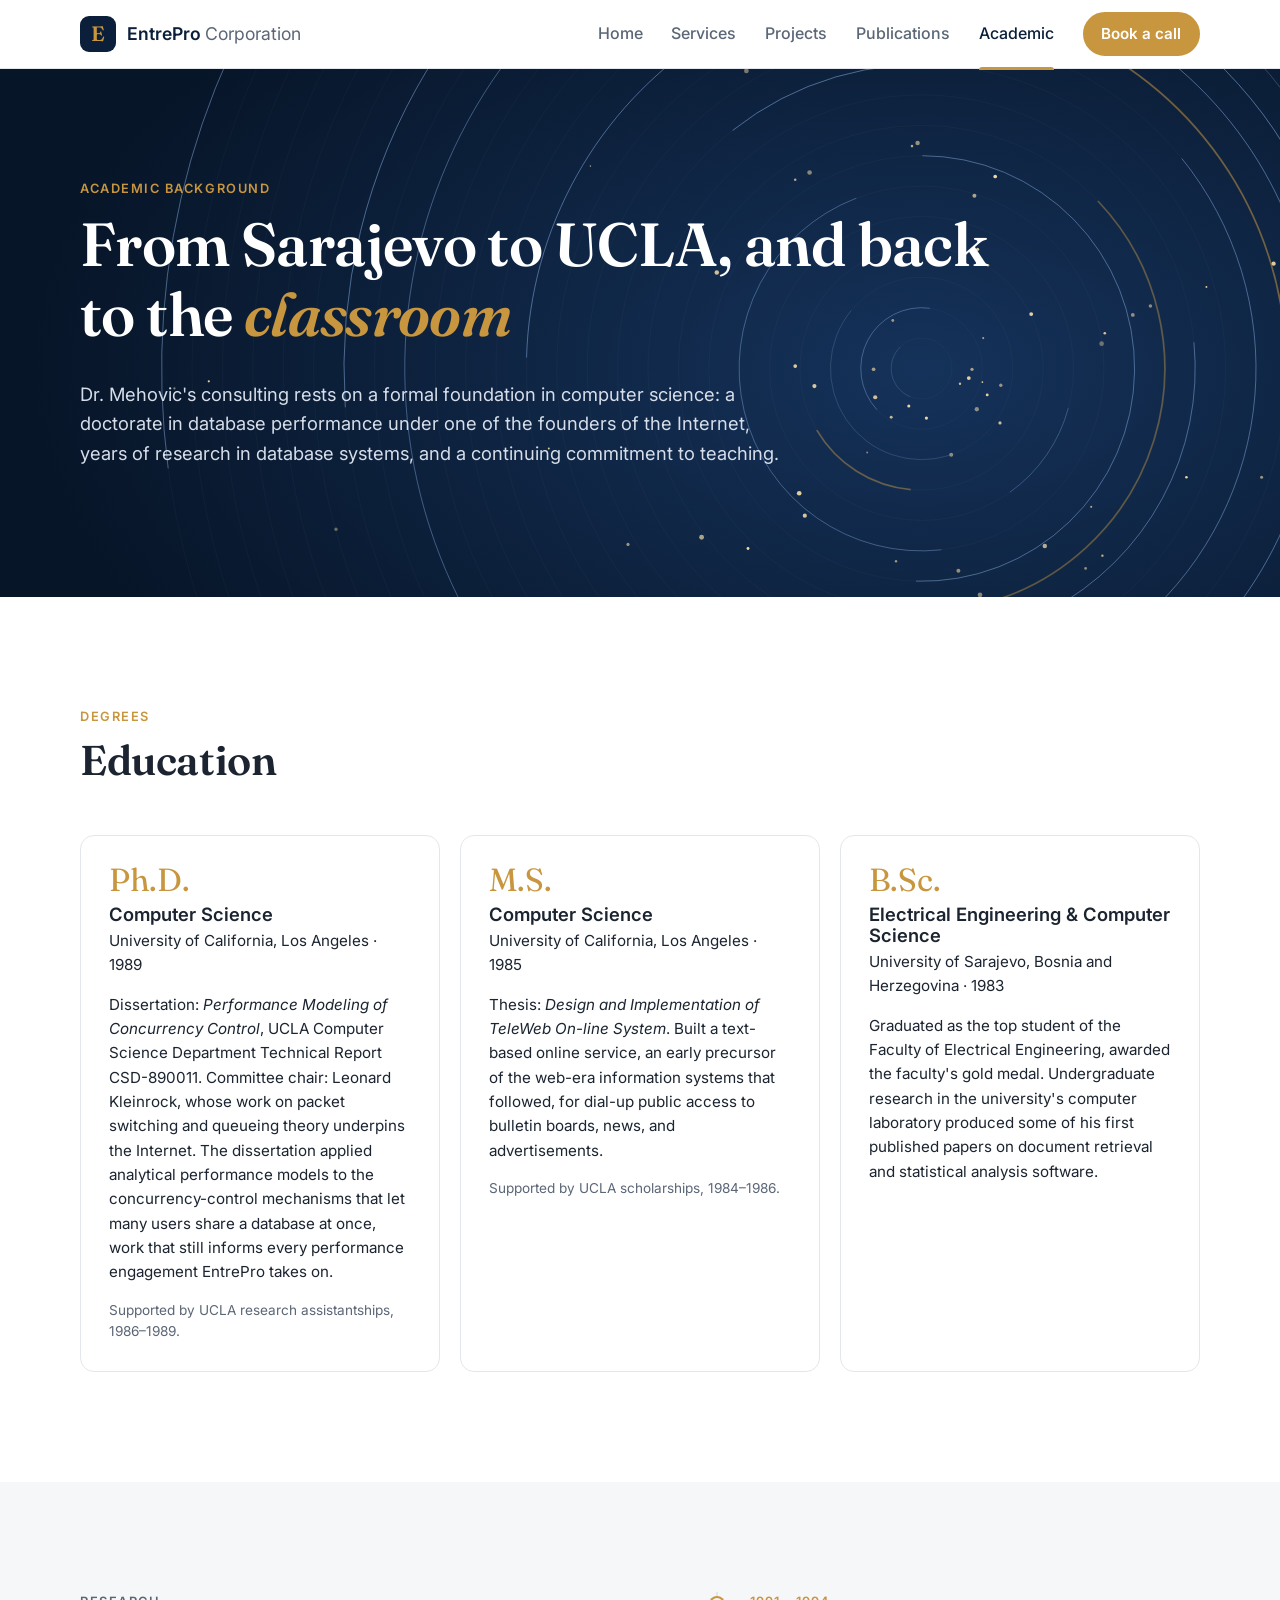
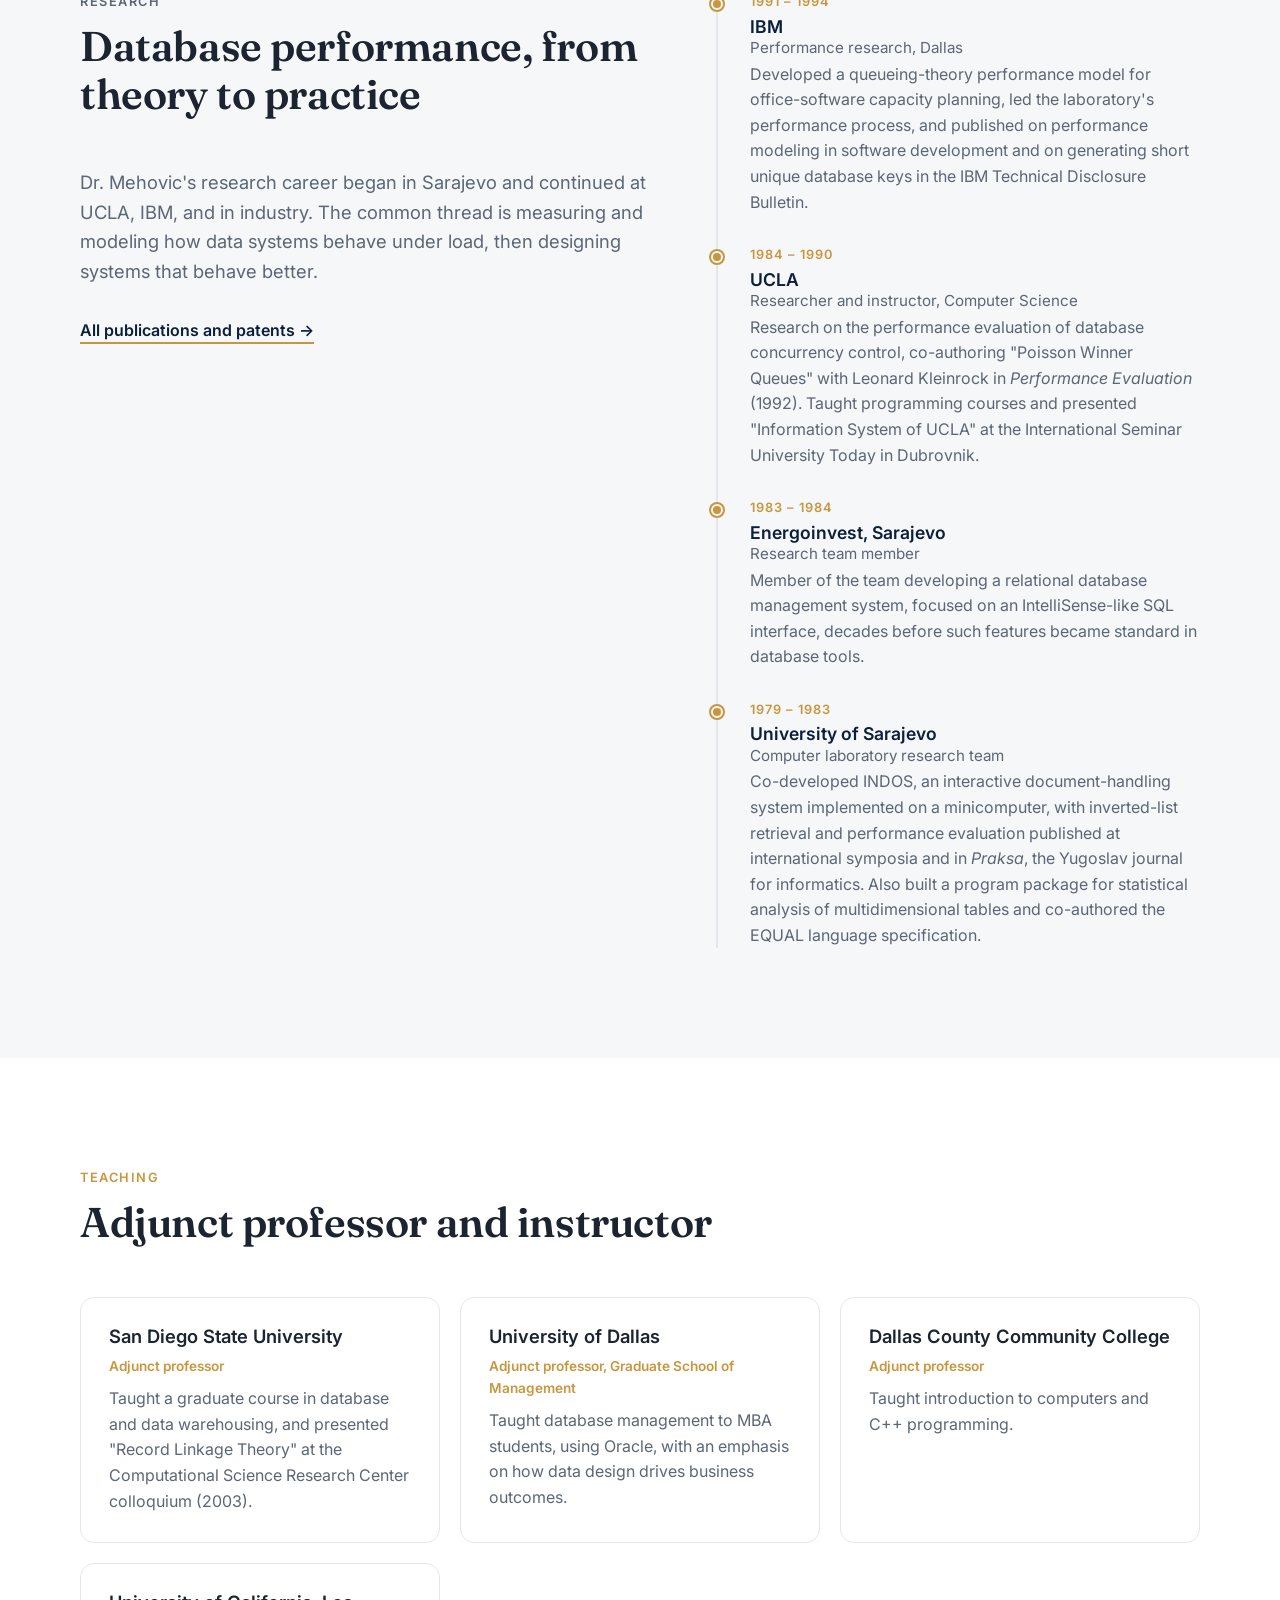
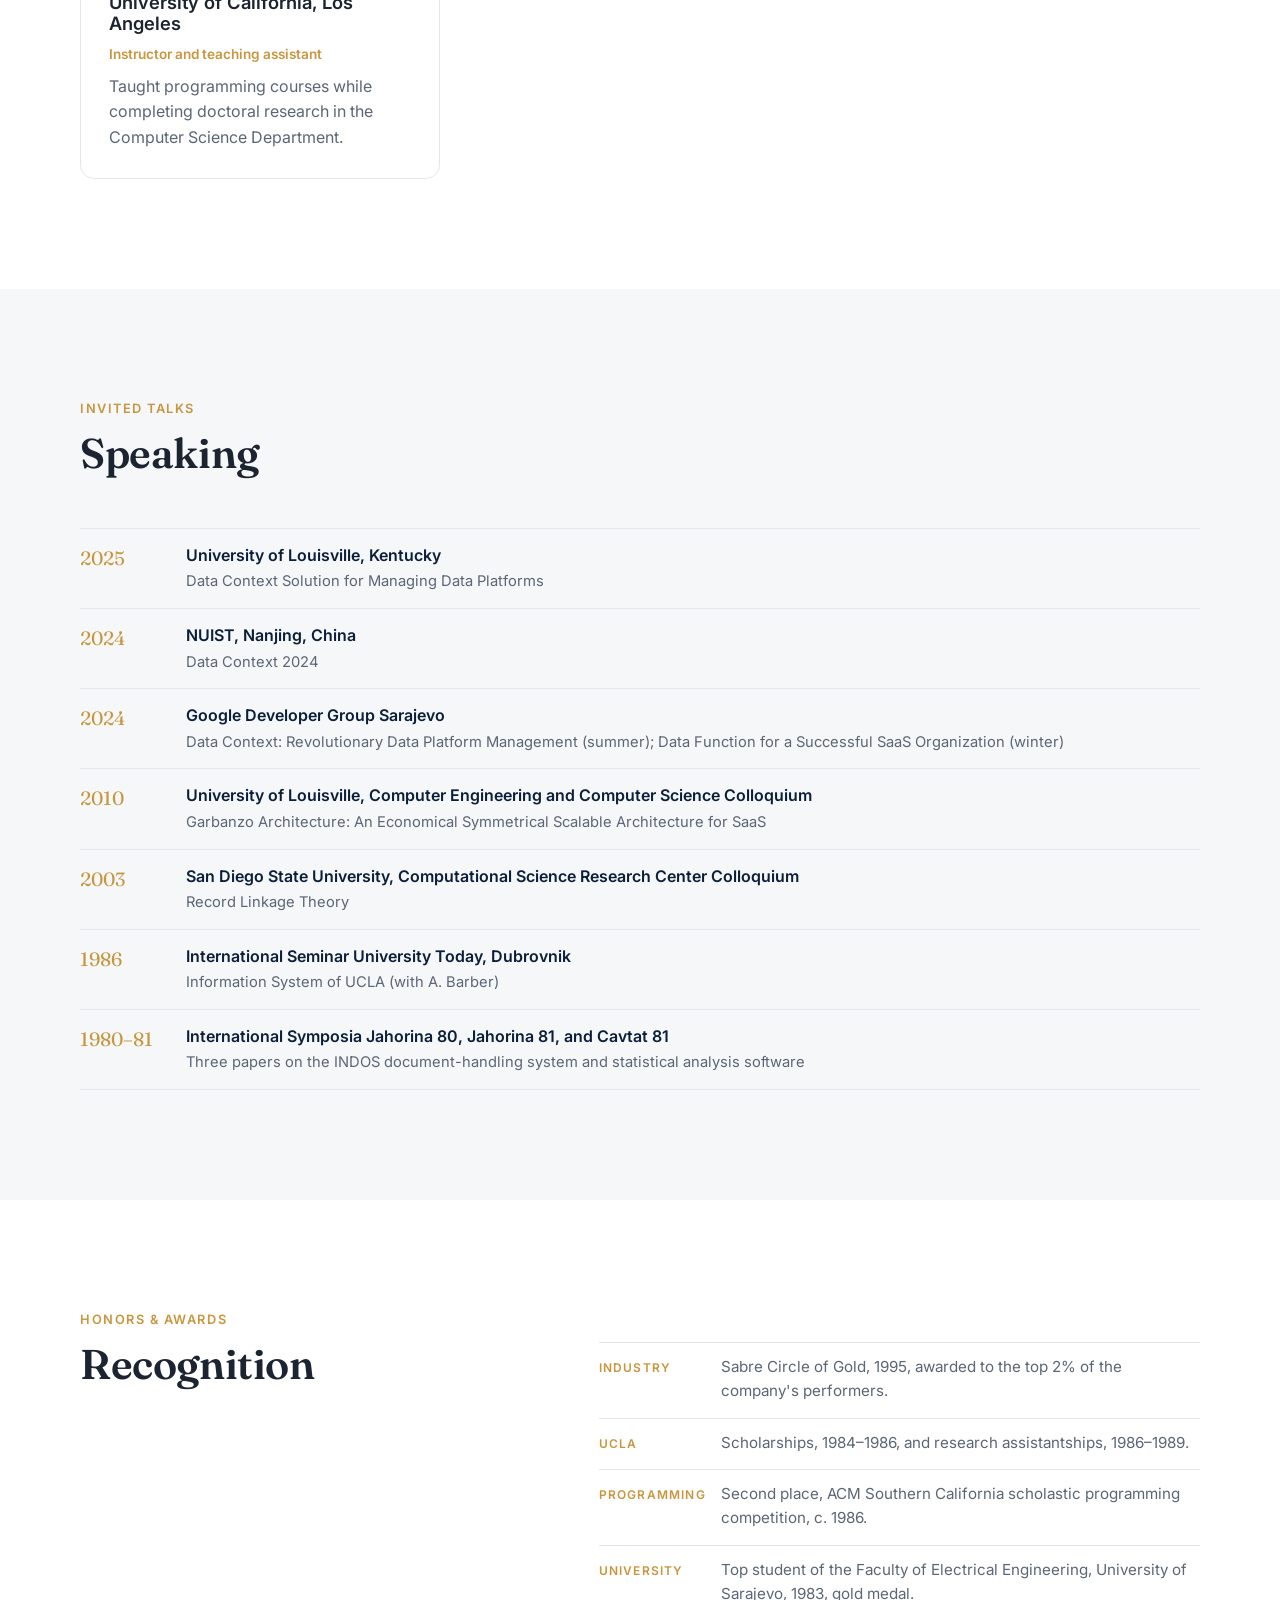
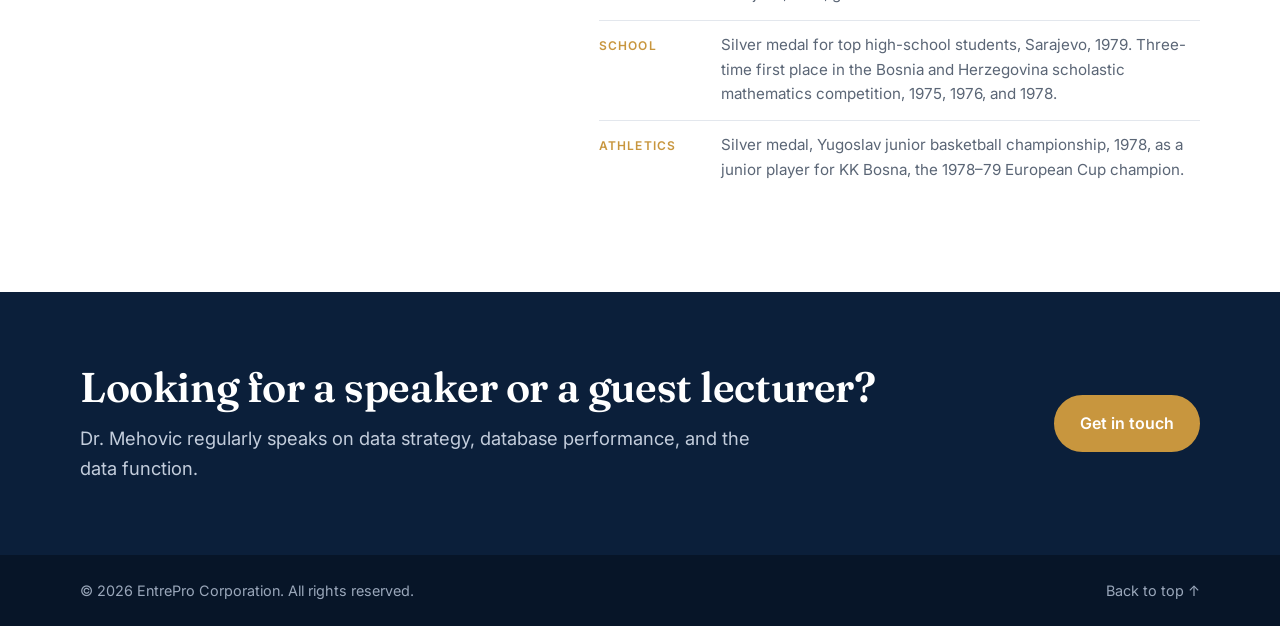
==== academic.html @ fadba7f8 "Add Services and Academic pages; remove Data Context Drop the Data Context startup from the home pag" ====
<!doctype html>
<html lang="en">
<head>
  <meta charset="utf-8">
  <meta name="viewport" content="width=device-width, initial-scale=1">
  <title>Academic Background | EntrePro Corporation</title>
  <meta name="description" content="Dr. Farid Mehovic's academic background: Ph.D. and M.S. in Computer Science from UCLA under Leonard Kleinrock, B.Sc. from the University of Sarajevo, university teaching, research, invited talks, and honors.">
  <link rel="canonical" href="https://entrepro.biz/academic.html">
  <link rel="icon" href="assets/favicon.svg" type="image/svg+xml">
  <link rel="preconnect" href="https://fonts.googleapis.com">
  <link rel="preconnect" href="https://fonts.gstatic.com" crossorigin>
  <link href="https://fonts.googleapis.com/css2?family=Fraunces:opsz,wght@9..144,500;9..144,600&family=Inter:wght@400;500;600;700&display=swap" rel="stylesheet">
  <link rel="stylesheet" href="styles.css">
</head>
<body>
  <header class="site-header">
    <div class="container nav">
      <a href="index.html" class="brand" aria-label="EntrePro Corporation home">
        <span class="brand-mark" aria-hidden="true">E</span>
        <span>EntrePro <span class="brand-sub">Corporation</span></span>
      </a>
      <button class="nav-toggle" aria-expanded="false" aria-controls="nav-links" aria-label="Open menu">
        <span></span><span></span>
      </button>
      <nav id="nav-links" class="nav-links">
        <a href="index.html" class="tab">Home</a>
        <a href="services.html" class="tab">Services</a>
        <a href="projects.html" class="tab">Projects</a>
        <a href="publications.html" class="tab">Publications</a>
        <a href="academic.html" class="tab active" aria-current="page">Academic</a>
        <a href="index.html#contact" class="btn btn-small">Book a call</a>
      </nav>
    </div>
  </header>

  <main id="top">
    <section class="page-hero">
      <img class="hero-art" src="assets/art-radial.svg" alt="" aria-hidden="true">
      <div class="container">
        <p class="eyebrow">Academic background</p>
        <h1>From Sarajevo to UCLA, and back to the <em>classroom</em></h1>
        <p class="lead">Dr. Mehovic's consulting rests on a formal foundation in computer science: a doctorate in database performance under one of the founders of the Internet, years of research in database systems, and a continuing commitment to teaching.</p>
      </div>
    </section>

    <!-- ───────────── Degrees ───────────── -->
    <section class="section">
      <div class="container">
        <p class="eyebrow">Degrees</p>
        <h2>Education</h2>
        <div class="degrees">
          <article class="degree">
            <span class="degree-level">Ph.D.</span>
            <h3>Computer Science</h3>
            <p class="degree-school">University of California, Los Angeles · 1989</p>
            <p>Dissertation: <em>Performance Modeling of Concurrency Control</em>, UCLA Computer Science Department Technical Report CSD-890011. Committee chair: Leonard Kleinrock, whose work on packet switching and queueing theory underpins the Internet. The dissertation applied analytical performance models to the concurrency-control mechanisms that let many users share a database at once, work that still informs every performance engagement EntrePro takes on.</p>
            <p class="degree-note">Supported by UCLA research assistantships, 1986–1989.</p>
          </article>
          <article class="degree">
            <span class="degree-level">M.S.</span>
            <h3>Computer Science</h3>
            <p class="degree-school">University of California, Los Angeles · 1985</p>
            <p>Thesis: <em>Design and Implementation of TeleWeb On-line System</em>. Built a text-based online service, an early precursor of the web-era information systems that followed, for dial-up public access to bulletin boards, news, and advertisements.</p>
            <p class="degree-note">Supported by UCLA scholarships, 1984–1986.</p>
          </article>
          <article class="degree">
            <span class="degree-level">B.Sc.</span>
            <h3>Electrical Engineering &amp; Computer Science</h3>
            <p class="degree-school">University of Sarajevo, Bosnia and Herzegovina · 1983</p>
            <p>Graduated as the top student of the Faculty of Electrical Engineering, awarded the faculty's gold medal. Undergraduate research in the university's computer laboratory produced some of his first published papers on document retrieval and statistical analysis software.</p>
          </article>
        </div>
      </div>
    </section>

    <!-- ───────────── Research ───────────── -->
    <section class="section section-alt">
      <div class="container research-grid">
        <div>
          <p class="eyebrow">Research</p>
          <h2>Database performance, from theory to practice</h2>
          <p class="lead">Dr. Mehovic's research career began in Sarajevo and continued at UCLA, IBM, and in industry. The common thread is measuring and modeling how data systems behave under load, then designing systems that behave better.</p>
          <p class="more-link"><a href="publications.html">All publications and patents &rarr;</a></p>
        </div>
        <ol class="timeline">
          <li>
            <span class="tl-year">1991 – 1994</span>
            <h3>IBM <span class="tl-role">Performance research, Dallas</span></h3>
            <p>Developed a queueing-theory performance model for office-software capacity planning, led the laboratory's performance process, and published on performance modeling in software development and on generating short unique database keys in the IBM Technical Disclosure Bulletin.</p>
          </li>
          <li>
            <span class="tl-year">1984 – 1990</span>
            <h3>UCLA <span class="tl-role">Researcher and instructor, Computer Science</span></h3>
            <p>Research on the performance evaluation of database concurrency control, co-authoring "Poisson Winner Queues" with Leonard Kleinrock in <em>Performance Evaluation</em> (1992). Taught programming courses and presented "Information System of UCLA" at the International Seminar University Today in Dubrovnik.</p>
          </li>
          <li>
            <span class="tl-year">1983 – 1984</span>
            <h3>Energoinvest, Sarajevo <span class="tl-role">Research team member</span></h3>
            <p>Member of the team developing a relational database management system, focused on an IntelliSense-like SQL interface, decades before such features became standard in database tools.</p>
          </li>
          <li>
            <span class="tl-year">1979 – 1983</span>
            <h3>University of Sarajevo <span class="tl-role">Computer laboratory research team</span></h3>
            <p>Co-developed INDOS, an interactive document-handling system implemented on a minicomputer, with inverted-list retrieval and performance evaluation published at international symposia and in <em>Praksa</em>, the Yugoslav journal for informatics. Also built a program package for statistical analysis of multidimensional tables and co-authored the EQUAL language specification.</p>
          </li>
        </ol>
      </div>
    </section>

    <!-- ───────────── Teaching ───────────── -->
    <section class="section">
      <div class="container">
        <p class="eyebrow">Teaching</p>
        <h2>Adjunct professor and instructor</h2>
        <div class="cards">
          <article class="card">
            <h3>San Diego State University</h3>
            <p class="card-sub">Adjunct professor</p>
            <p>Taught a graduate course in database and data warehousing, and presented "Record Linkage Theory" at the Computational Science Research Center colloquium (2003).</p>
          </article>
          <article class="card">
            <h3>University of Dallas</h3>
            <p class="card-sub">Adjunct professor, Graduate School of Management</p>
            <p>Taught database management to MBA students, using Oracle, with an emphasis on how data design drives business outcomes.</p>
          </article>
          <article class="card">
            <h3>Dallas County Community College</h3>
            <p class="card-sub">Adjunct professor</p>
            <p>Taught introduction to computers and C++ programming.</p>
          </article>
          <article class="card">
            <h3>University of California, Los Angeles</h3>
            <p class="card-sub">Instructor and teaching assistant</p>
            <p>Taught programming courses while completing doctoral research in the Computer Science Department.</p>
          </article>
        </div>
      </div>
    </section>

    <!-- ───────────── Invited talks ───────────── -->
    <section class="section section-alt">
      <div class="container">
        <p class="eyebrow">Invited talks</p>
        <h2>Speaking</h2>
        <ul class="talks">
          <li><span class="talk-year">2025</span><div><strong>University of Louisville, Kentucky</strong><span>Data Context Solution for Managing Data Platforms</span></div></li>
          <li><span class="talk-year">2024</span><div><strong>NUIST, Nanjing, China</strong><span>Data Context 2024</span></div></li>
          <li><span class="talk-year">2024</span><div><strong>Google Developer Group Sarajevo</strong><span>Data Context: Revolutionary Data Platform Management (summer); Data Function for a Successful SaaS Organization (winter)</span></div></li>
          <li><span class="talk-year">2010</span><div><strong>University of Louisville, Computer Engineering and Computer Science Colloquium</strong><span>Garbanzo Architecture: An Economical Symmetrical Scalable Architecture for SaaS</span></div></li>
          <li><span class="talk-year">2003</span><div><strong>San Diego State University, Computational Science Research Center Colloquium</strong><span>Record Linkage Theory</span></div></li>
          <li><span class="talk-year">1986</span><div><strong>International Seminar University Today, Dubrovnik</strong><span>Information System of UCLA (with A. Barber)</span></div></li>
          <li><span class="talk-year">1980–81</span><div><strong>International Symposia Jahorina 80, Jahorina 81, and Cavtat 81</strong><span>Three papers on the INDOS document-handling system and statistical analysis software</span></div></li>
        </ul>
      </div>
    </section>

    <!-- ───────────── Honors ───────────── -->
    <section class="section">
      <div class="container about-grid">
        <div>
          <p class="eyebrow">Honors &amp; awards</p>
          <h2>Recognition</h2>
        </div>
        <div class="about-copy">
          <dl class="facts">
            <div><dt>Industry</dt><dd>Sabre Circle of Gold, 1995, awarded to the top 2% of the company's performers.</dd></div>
            <div><dt>UCLA</dt><dd>Scholarships, 1984–1986, and research assistantships, 1986–1989.</dd></div>
            <div><dt>Programming</dt><dd>Second place, ACM Southern California scholastic programming competition, c. 1986.</dd></div>
            <div><dt>University</dt><dd>Top student of the Faculty of Electrical Engineering, University of Sarajevo, 1983, gold medal.</dd></div>
            <div><dt>School</dt><dd>Silver medal for top high-school students, Sarajevo, 1979. Three-time first place in the Bosnia and Herzegovina scholastic mathematics competition, 1975, 1976, and 1978.</dd></div>
            <div><dt>Athletics</dt><dd>Silver medal, Yugoslav junior basketball championship, 1978, as a junior player for KK Bosna, the 1978–79 European Cup champion.</dd></div>
          </dl>
        </div>
      </div>
    </section>

    <section class="section section-dark cta-band">
      <div class="container cta-inner">
        <div>
          <h2>Looking for a speaker or a guest lecturer?</h2>
          <p class="lead">Dr. Mehovic regularly speaks on data strategy, database performance, and the data function.</p>
        </div>
        <a href="index.html#contact" class="btn">Get in touch</a>
      </div>
    </section>
  </main>

  <footer class="site-footer">
    <div class="container footer-inner">
      <span>&copy; <span id="year">2026</span> EntrePro Corporation. All rights reserved.</span>
      <a href="#top">Back to top &uarr;</a>
    </div>
  </footer>

  <script src="script.js"></script>
</body>
</html>
---- styles.css ----
:root {
  --navy: #0b1f3a;
  --navy-2: #13294b;
  --gold: #c8963e;
  --gold-soft: #f4e9d5;
  --ink: #1b2430;
  --muted: #5b6676;
  --line: #e3e7ed;
  --bg: #ffffff;
  --bg-alt: #f6f7f9;
  --radius: 14px;
  --serif: "Fraunces", Georgia, serif;
  --sans: "Inter", system-ui, -apple-system, "Segoe UI", sans-serif;
}

*, *::before, *::after { box-sizing: border-box; }
html { scroll-behavior: smooth; scroll-padding-top: 76px; }
body { margin: 0; font-family: var(--sans); color: var(--ink); background: var(--bg); line-height: 1.6; -webkit-font-smoothing: antialiased; }
img, svg { display: block; }
a { color: inherit; }
h1, h2, h3 { line-height: 1.15; margin: 0 0 .5em; }
h1, h2 { font-family: var(--serif); font-weight: 600; letter-spacing: -.01em; }
h1 { font-size: clamp(2.3rem, 5.5vw, 3.8rem); }
h2 { font-size: clamp(1.8rem, 3.6vw, 2.6rem); margin-bottom: 1.2em; }
h3 { font-size: 1.15rem; font-weight: 600; }
p { margin: 0 0 1em; }

.container { width: min(1120px, 100% - 32px); margin-inline: auto; }
.eyebrow { font-size: .8rem; font-weight: 600; letter-spacing: .12em; text-transform: uppercase; color: var(--gold); margin-bottom: .8em; }
.lead { font-size: 1.15rem; color: var(--muted); max-width: 38em; }

.btn { display: inline-block; padding: .85em 1.5em; border-radius: 999px; background: var(--gold); color: #fff; font-weight: 600; text-decoration: none; border: 2px solid var(--gold); cursor: pointer; font: inherit; font-weight: 600; transition: transform .15s, background .15s; }
.btn:hover { background: #b5852f; border-color: #b5852f; transform: translateY(-1px); }
.btn-ghost { background: transparent; color: var(--navy); border-color: var(--navy); }
.btn-ghost:hover { background: var(--navy); color: #fff; border-color: var(--navy); }
.btn-small { padding: .5em 1.1em; font-size: .95rem; }

/* Header */
.site-header { position: sticky; top: 0; z-index: 10; background: rgba(255,255,255,.92); backdrop-filter: blur(8px); border-bottom: 1px solid var(--line); }
.nav { display: flex; align-items: center; justify-content: space-between; height: 68px; }
.brand { display: flex; align-items: center; gap: .6em; text-decoration: none; font-weight: 600; font-size: 1.1rem; color: var(--navy); }
.brand-mark { display: grid; place-items: center; width: 36px; height: 36px; border-radius: 9px; background: var(--navy); color: var(--gold); font-family: var(--serif); font-size: 1.3rem; }
.brand-sub { font-weight: 400; color: var(--muted); }
.nav-links { display: flex; align-items: center; gap: 1.8em; }
.nav-links a:not(.btn) { text-decoration: none; color: var(--muted); font-weight: 500; }
.nav-links a:not(.btn):hover { color: var(--navy); }
.nav-toggle { display: none; background: none; border: 0; width: 40px; height: 40px; cursor: pointer; padding: 8px; }
.nav-toggle span { display: block; height: 2px; background: var(--navy); margin: 6px 0; transition: transform .2s; }

/* Hero */
.hero { padding: clamp(64px, 10vw, 120px) 0; background: radial-gradient(circle at 85% 20%, var(--gold-soft), transparent 45%), var(--bg); }
.hero-grid { display: grid; grid-template-columns: 1.4fr 1fr; gap: 56px; align-items: center; }
.hero h1 { color: var(--navy); }
.hero h1 em { font-style: italic; color: var(--gold); }
.hero-actions { display: flex; flex-wrap: wrap; gap: 12px; margin-top: 2em; }
.hero-card { background: var(--navy); color: #fff; border-radius: var(--radius); padding: 32px; box-shadow: 0 24px 60px -24px rgba(11,31,58,.45); }
.hero-card-title { font-family: var(--serif); font-size: 1.3rem; margin-bottom: 1em; }
.checklist { list-style: none; padding: 0; margin: 0; display: grid; gap: .9em; }
.checklist li { position: relative; padding-left: 1.8em; color: #d7deea; }
.checklist li::before { content: "\2713"; position: absolute; left: 0; top: .1em; width: 1.25em; height: 1.25em; border-radius: 50%; background: var(--gold); color: var(--navy); font-size: .8rem; font-weight: 700; display: grid; place-items: center; }

/* Sections */
.section { padding: clamp(64px, 9vw, 110px) 0; }
.section-alt { background: var(--bg-alt); }
.section-dark { background: var(--navy); color: #fff; }
.section-dark .lead { color: #c3cddc; }

.cards { display: grid; grid-template-columns: repeat(3, 1fr); gap: 20px; }
.card { background: #fff; border: 1px solid var(--line); border-radius: var(--radius); padding: 28px; transition: transform .2s, box-shadow .2s, border-color .2s; }
.card:hover { transform: translateY(-3px); box-shadow: 0 16px 40px -20px rgba(11,31,58,.3); border-color: transparent; }
.card p { color: var(--muted); margin: 0; }
.card-icon { width: 44px; height: 44px; border-radius: 10px; background: var(--gold-soft); display: grid; place-items: center; margin-bottom: 18px; }
.card-icon svg { width: 22px; height: 22px; fill: none; stroke: var(--navy); stroke-width: 1.8; stroke-linecap: round; stroke-linejoin: round; }

.steps { list-style: none; padding: 0; margin: 0; display: grid; grid-template-columns: repeat(4, 1fr); gap: 28px; counter-reset: step; }
.steps li { border-top: 2px solid var(--navy); padding-top: 20px; }
.steps p { color: var(--muted); margin: 0; }
.step-num { display: block; font-family: var(--serif); font-size: 2rem; color: var(--gold); margin-bottom: .3em; }

.about-grid { display: grid; grid-template-columns: 1fr 1.3fr; gap: 56px; }
.about-copy p { color: var(--muted); font-size: 1.05rem; }
blockquote { margin: 1.8em 0 0; padding: 1em 0 1em 1.4em; border-left: 3px solid var(--gold); font-family: var(--serif); font-size: 1.35rem; color: var(--navy); }

/* Contact */
.contact-grid { display: grid; grid-template-columns: 1fr 1fr; gap: 56px; align-items: start; }
.contact-list { list-style: none; padding: 0; margin: 2em 0 0; display: grid; gap: 1em; }
.contact-list li { display: flex; flex-direction: column; }
.contact-list span { font-size: .8rem; text-transform: uppercase; letter-spacing: .1em; color: var(--gold); }
.contact-list a { color: #fff; text-decoration: none; font-size: 1.1rem; }
.contact-list a:hover { text-decoration: underline; }
.contact-form { background: #fff; color: var(--ink); border-radius: var(--radius); padding: 32px; display: grid; gap: 16px; }
.contact-form label { display: grid; gap: 6px; font-size: .9rem; font-weight: 500; }
.contact-form input, .contact-form textarea { font: inherit; padding: .7em .9em; border: 1px solid var(--line); border-radius: 8px; background: var(--bg-alt); color: var(--ink); resize: vertical; }
.contact-form input:focus, .contact-form textarea:focus { outline: 2px solid var(--gold); outline-offset: 1px; background: #fff; }
.contact-form .hp { position: absolute; left: -9999px; }
.contact-form .btn { justify-self: start; }

.site-footer { background: #071528; color: #9aa7ba; font-size: .9rem; padding: 24px 0; }
.footer-inner { display: flex; justify-content: space-between; flex-wrap: wrap; gap: 12px; }
.footer-inner a { text-decoration: none; }
.footer-inner a:hover { color: #fff; }

/* Responsive */
@media (max-width: 960px) {
  .hero-grid, .about-grid, .contact-grid { grid-template-columns: 1fr; gap: 40px; }
  .cards { grid-template-columns: repeat(2, 1fr); }
  .steps { grid-template-columns: repeat(2, 1fr); }
}
@media (max-width: 720px) {
  .nav-toggle { display: block; }
  .nav-links { position: absolute; top: 68px; left: 0; right: 0; flex-direction: column; align-items: stretch; gap: 0; background: #fff; border-bottom: 1px solid var(--line); padding: 8px 16px 20px; display: none; }
  .nav-links.open { display: flex; }
  .nav-links a:not(.btn) { padding: 12px 0; border-bottom: 1px solid var(--line); }
  .nav-links .btn { margin-top: 14px; text-align: center; }
  .nav-toggle[aria-expanded="true"] span:first-child { transform: translateY(4px) rotate(45deg); }
  .nav-toggle[aria-expanded="true"] span:last-child { transform: translateY(-4px) rotate(-45deg); }
  .brand-sub { display: none; }
  .cards, .steps { grid-template-columns: 1fr; }
  .hero-card, .contact-form { padding: 24px; }
}
@media (prefers-reduced-motion: reduce) {
  html { scroll-behavior: auto; }
  * { transition: none !important; }
}

/* ── Additions for the full consulting site ── */
h2 em { font-style: italic; color: var(--gold); }
.section-lead { margin-top: -1.2em; margin-bottom: 2.4em; }

/* Hero stats card */
.hero-card { position: relative; overflow: hidden; }
.hero-bg { position: absolute; inset: 0; width: 100%; height: 100%; opacity: .9; }
.stats { position: relative; display: grid; grid-template-columns: 1fr 1fr; gap: 22px 18px; }
.stat { display: flex; flex-direction: column; }
.stat-num { font-family: var(--serif); font-size: 2.4rem; line-height: 1; color: var(--gold); }
.stat-num sup { font-size: .5em; vertical-align: top; }
.stat-label { font-size: .85rem; color: #c3cddc; margin-top: 6px; }

/* Trust strip */
.trust { border-top: 1px solid var(--line); border-bottom: 1px solid var(--line); padding: 26px 0; background: var(--bg); }
.trust-title { text-align: center; font-size: .75rem; letter-spacing: .14em; text-transform: uppercase; color: var(--muted); margin: 0 0 14px; }
.trust-list { list-style: none; margin: 0; padding: 0; display: flex; flex-wrap: wrap; justify-content: center; gap: 10px 28px; }
.trust-list li { font-family: var(--serif); font-size: 1.15rem; color: var(--navy); opacity: .8; }

/* Approach + chain diagram */
.approach-grid { display: grid; grid-template-columns: 1.2fr 1fr; gap: 56px; align-items: start; }
.steps-compact { grid-template-columns: 1fr 1fr; gap: 22px; margin-top: 1.5em; }
.steps-compact .step-num { font-size: 1.5rem; }
.steps-compact h3 { font-size: 1.05rem; }
.steps-compact p { font-size: .95rem; }
.chain { margin: 0; background: #fff; border: 1px solid var(--line); border-radius: var(--radius); padding: 18px; }
.chain svg { width: 100%; height: auto; display: block; }
.chain .node { fill: var(--bg-alt); stroke: var(--line); }
.chain .node-accent { fill: var(--navy); stroke: var(--navy); }
.chain .node-title { font-size: 14px; font-weight: 600; fill: var(--navy); }
.chain .node-sub { font-size: 11px; fill: var(--muted); }
.chain .node-accent + .node-title { fill: #fff; }
.chain .node-accent ~ .node-sub { fill: #c3cddc; }
.chain .link { stroke: var(--gold); stroke-width: 2; fill: none; }
.chain .bracket { stroke: var(--gold); stroke-width: 2; stroke-dasharray: 4 4; fill: none; }
.chain .bracket-label { font-size: 13px; letter-spacing: .08em; fill: var(--gold); font-weight: 600; }

/* Results */
.results { display: grid; grid-template-columns: repeat(3, 1fr); gap: 20px; }
.result { border: 1px solid var(--line); border-radius: var(--radius); padding: 26px; background: #fff; }
.result-num { display: block; font-family: var(--serif); font-size: 2.6rem; line-height: 1; color: var(--gold); margin-bottom: 8px; }
.result h3 { font-size: 1.05rem; color: var(--navy); }
.result p { color: var(--muted); font-size: .95rem; margin: 0; }

/* Big quote */
.quote-section { padding: clamp(48px, 7vw, 80px) 0; }
.big-quote { margin: 0; border: 0; padding: 0; max-width: 46em; margin-inline: auto; text-align: center; }
.big-quote p { font-family: var(--serif); font-size: clamp(1.3rem, 2.4vw, 1.75rem); line-height: 1.4; color: #fff; margin-bottom: 1em; }
.big-quote footer { font-size: .9rem; color: #c3cddc; }
.big-quote footer::before { content: "— "; color: var(--gold); }

/* Timeline */
.timeline { list-style: none; margin: 0; padding: 0; position: relative; border-left: 2px solid var(--line); }
.timeline li { position: relative; padding: 0 0 30px 32px; }
.timeline li::before { content: ""; position: absolute; left: -7px; top: 6px; width: 12px; height: 12px; border-radius: 50%; background: var(--gold); border: 2px solid #fff; box-shadow: 0 0 0 2px var(--gold); }
.timeline li:last-child { padding-bottom: 0; }
.tl-year { display: block; font-size: .8rem; font-weight: 600; letter-spacing: .08em; text-transform: uppercase; color: var(--gold); margin-bottom: 4px; }
.timeline h3 { font-size: 1.1rem; color: var(--navy); margin-bottom: .3em; }
.tl-role { display: block; font-weight: 400; color: var(--muted); font-size: .95rem; margin-top: 2px; }
.timeline p { color: var(--muted); margin: 0; max-width: 52em; }

/* Logo grid */
.logo-group-title { font-size: .8rem; letter-spacing: .12em; text-transform: uppercase; color: var(--muted); margin: 2.2em 0 .9em; }
.logo-group-title:first-of-type { margin-top: 0; }
.logo-grid { list-style: none; margin: 0; padding: 0; display: grid; grid-template-columns: repeat(4, 1fr); gap: 12px; }
.logo-grid li { background: #fff; border: 1px solid var(--line); border-radius: 10px; padding: 16px 18px; display: flex; flex-direction: column; justify-content: center; min-height: 74px; }
.logo-name { font-family: var(--serif); font-size: 1.1rem; color: var(--navy); line-height: 1.2; }
.logo-sub { font-size: .78rem; color: var(--muted); margin-top: 4px; }

/* Research */
.research-grid { display: grid; grid-template-columns: 1.2fr 1fr; gap: 56px; align-items: start; }
.research-grid p { color: var(--muted); }
.research-side h3 { font-size: .8rem; letter-spacing: .12em; text-transform: uppercase; color: var(--muted); margin: 0 0 .8em; }
.research-side h3 + .pub-list { margin-bottom: 2em; }
.pub-list { list-style: none; margin: 0; padding: 0; }
.pub-list li { padding: 10px 0; border-top: 1px solid var(--line); display: flex; flex-direction: column; font-weight: 500; color: var(--navy); }
.pub-list li:last-child { border-bottom: 1px solid var(--line); }
.pub-list a { color: var(--navy); text-decoration: none; }
.pub-list a:hover { color: var(--gold); }
.pub-list span { font-size: .82rem; color: var(--muted); font-weight: 400; margin-top: 2px; }
.code-compare { display: flex; align-items: stretch; gap: 14px; margin-top: 1.6em; }
.code-col { flex: 1; border: 1px solid var(--line); border-radius: 12px; padding: 18px; display: flex; flex-direction: column; background: var(--bg-alt); }
.code-col-accent { background: var(--navy); border-color: var(--navy); color: #fff; }
.code-label { font-size: .75rem; letter-spacing: .1em; text-transform: uppercase; color: var(--muted); }
.code-col-accent .code-label { color: #c3cddc; }
.code-big { font-family: var(--serif); font-size: 2.6rem; line-height: 1.1; color: var(--navy); margin-top: 6px; }
.code-col-accent .code-big { color: var(--gold); }
.code-sub { font-size: .85rem; color: var(--muted); }
.code-col-accent .code-sub { color: #c3cddc; }
.code-arrow { align-self: center; font-size: 1.6rem; color: var(--gold); }

/* About */
.about-title { color: var(--muted); font-weight: 500; }
.facts { margin: 2em 0 0; display: grid; gap: 14px; }
.facts div { display: grid; grid-template-columns: 110px 1fr; gap: 12px; padding-top: 12px; border-top: 1px solid var(--line); }
.facts dt { font-size: .75rem; letter-spacing: .1em; text-transform: uppercase; color: var(--gold); font-weight: 600; padding-top: 3px; }
.facts dd { margin: 0; color: var(--muted); font-size: .95rem; }

.contact-list li { color: #c3cddc; }

@media (max-width: 960px) {
  .approach-grid, .research-grid { grid-template-columns: 1fr; gap: 40px; }
  .results { grid-template-columns: repeat(2, 1fr); }
  .logo-grid { grid-template-columns: repeat(3, 1fr); }
}
@media (max-width: 720px) {
  .results, .steps-compact { grid-template-columns: 1fr; }
  .logo-grid { grid-template-columns: repeat(2, 1fr); }
  .stats { gap: 18px 14px; }
  .stat-num { font-size: 2rem; }
  .code-compare { flex-direction: column; }
  .code-arrow { transform: rotate(90deg); }
  .facts div { grid-template-columns: 1fr; gap: 4px; }
  .trust-list { gap: 8px 18px; }
  .trust-list li { font-size: 1rem; }
}

/* ── Multi-page: tabs, image heroes, projects, publications ── */
.nav-links .tab { position: relative; padding: 22px 0; color: var(--muted); font-weight: 500; text-decoration: none; }
.nav-links .tab.active { color: var(--navy); }
.nav-links .tab.active::after { content: ""; position: absolute; left: 0; right: 0; bottom: -1px; height: 3px; background: var(--gold); border-radius: 3px 3px 0 0; }

.hero-image, .page-hero { position: relative; overflow: hidden; color: #fff; background: var(--navy); }
.hero-art { position: absolute; inset: 0; width: 100%; height: 100%; object-fit: cover; }
.hero-image .container, .page-hero .container { position: relative; }
.hero-image h1, .page-hero h1 { color: #fff; }
.hero-image .lead, .page-hero .lead { color: #d7deea; }
.hero-image .hero-card { background: rgba(7,21,40,.78); backdrop-filter: blur(6px); border: 1px solid rgba(200,150,62,.35); }
.btn-ghost-light { color: #fff; border-color: rgba(255,255,255,.7); }
.btn-ghost-light:hover { background: #fff; color: var(--navy); border-color: #fff; }
.page-hero { padding: clamp(64px, 9vw, 110px) 0; }
.page-hero h1 { max-width: 16em; }
.page-hero h1 em { font-style: italic; color: var(--gold); }

.band { position: relative; overflow: hidden; }
.band-art { position: absolute; inset: 0; width: 100%; height: 100%; object-fit: cover; opacity: .55; }
.band .container { position: relative; }

.more-link { margin-top: 2em; }
.more-link a, .text-link { color: var(--navy); font-weight: 600; text-decoration: none; border-bottom: 2px solid var(--gold); padding-bottom: 2px; }
.more-link a:hover, .text-link:hover { color: var(--gold); }

/* Projects */
.filters { display: flex; flex-wrap: wrap; gap: 8px; margin-bottom: 36px; }
.chip { font: inherit; font-size: .9rem; font-weight: 500; padding: .5em 1em; border-radius: 999px; border: 1px solid var(--line); background: #fff; color: var(--muted); cursor: pointer; }
.chip:hover { border-color: var(--navy); color: var(--navy); }
.chip.active { background: var(--navy); border-color: var(--navy); color: #fff; }
.projects { list-style: none; margin: 0; padding: 0; display: grid; gap: 20px; }
.project { display: grid; grid-template-columns: 120px 1fr; gap: 28px; background: #fff; border: 1px solid var(--line); border-radius: var(--radius); padding: 28px; }
.project.hidden { display: none; }
.project-meta { display: flex; flex-direction: column; gap: 8px; }
.project-year { font-family: var(--serif); font-size: 2rem; line-height: 1; color: var(--gold); }
.project-tag { font-size: .72rem; letter-spacing: .1em; text-transform: uppercase; color: var(--muted); font-weight: 600; }
.project-body h2 { font-size: 1.45rem; margin-bottom: .2em; }
.project-org { color: var(--muted); font-size: .92rem; margin-bottom: 1.2em; }
.project-body h3 { font-size: .78rem; letter-spacing: .12em; text-transform: uppercase; color: var(--gold); margin: 1.1em 0 .3em; }
.project-body p { color: var(--ink); margin: 0; max-width: 62em; }
.project-links { margin-top: 1em !important; font-size: .92rem; }
.project-links a { color: var(--navy); font-weight: 500; }
.project-quote { margin: 1.4em 0 0; padding: .8em 0 .8em 1.2em; border-left: 3px solid var(--gold); font-family: var(--serif); font-size: 1.1rem; color: var(--navy); }
.project-quote footer { font-family: var(--sans); font-size: .85rem; color: var(--muted); margin-top: .5em; }

.cta-band { padding: clamp(48px, 6vw, 72px) 0; }
.cta-inner { display: flex; align-items: center; justify-content: space-between; gap: 32px; flex-wrap: wrap; }
.cta-inner h2 { color: #fff; margin-bottom: .3em; }
.cta-inner .lead { margin: 0; color: #c3cddc; }

/* Publications */
.patents { display: grid; grid-template-columns: repeat(3, 1fr); gap: 20px; }
.patent { background: #fff; border: 1px solid var(--line); border-radius: var(--radius); padding: 28px; display: flex; flex-direction: column; }
.patent-num { font-family: var(--serif); font-size: 1.4rem; color: var(--gold); margin-bottom: .4em; }
.patent h3 { font-size: 1.05rem; line-height: 1.35; }
.patent-meta { font-size: .85rem; color: var(--muted); }
.patent p:not(.patent-meta) { color: var(--ink); font-size: .95rem; flex: 1; }
.patent .text-link { align-self: flex-start; font-size: .92rem; }
.era { font-size: .8rem; letter-spacing: .12em; text-transform: uppercase; color: var(--muted); margin: 2.4em 0 .8em; }
.era:first-of-type { margin-top: 0; }
.pubs { margin: 0; padding: 0; list-style: none; counter-reset: none; }
.pubs li { display: grid; grid-template-columns: 110px 1fr; gap: 6px 20px; padding: 14px 0; border-top: 1px solid var(--line); background: transparent; }
.pubs li:last-child { border-bottom: 1px solid var(--line); }
.pubs li:target { background: var(--gold-soft); outline: 8px solid var(--gold-soft); border-radius: 4px; }
.pub-type { font-size: .72rem; letter-spacing: .1em; text-transform: uppercase; color: var(--gold); font-weight: 600; padding-top: 4px; grid-row: span 2; }
.pubs strong { font-weight: 600; color: var(--navy); }
.pub-meta { font-size: .88rem; color: var(--muted); }
.pub-meta a { color: var(--navy); }

@media (max-width: 960px) { .patents { grid-template-columns: 1fr; } }
@media (max-width: 720px) {
  .nav-links .tab { padding: 12px 0; }
  .nav-links .tab.active::after { display: none; }
  .nav-links .tab.active { color: var(--gold); }
  .project { grid-template-columns: 1fr; gap: 12px; padding: 22px; }
  .project-meta { flex-direction: row; align-items: baseline; gap: 14px; }
  .project-year { font-size: 1.6rem; }
  .pubs li { grid-template-columns: 1fr; gap: 4px; }
  .pub-type { grid-row: auto; }
}

/* ── Services & Academic pages ── */
.services { display: grid; grid-template-columns: repeat(2, 1fr); gap: 20px; }
.service { background: #fff; border: 1px solid var(--line); border-radius: var(--radius); padding: 28px; display: flex; flex-direction: column; }
.service-head { display: flex; align-items: center; gap: 14px; margin-bottom: 12px; }
.service-head .card-icon { margin: 0; flex-shrink: 0; }
.service h3 { margin: 0; font-size: 1.2rem; color: var(--navy); }
.service > p { color: var(--muted); margin-bottom: .8em; }
.service-list { margin: 0 0 1em; padding-left: 1.2em; color: var(--ink); font-size: .95rem; display: grid; gap: 4px; }
.service-list li::marker { color: var(--gold); }
.service-proof { margin: auto 0 0 !important; padding-top: 12px; border-top: 1px solid var(--line); font-size: .88rem; color: var(--navy) !important; }
.models { display: grid; grid-template-columns: repeat(4, 1fr); gap: 20px; }
.model { border-top: 2px solid var(--navy); padding-top: 18px; }
.model h3 { font-size: 1.15rem; margin-bottom: .1em; }
.model-term { color: var(--gold); font-weight: 600; font-size: .9rem; margin-bottom: .6em; }
.model p:last-child { color: var(--muted); font-size: .95rem; margin: 0; }

.degrees { display: grid; grid-template-columns: repeat(3, 1fr); gap: 20px; }
.degree { background: #fff; border: 1px solid var(--line); border-radius: var(--radius); padding: 28px; }
.degree-level { font-family: var(--serif); font-size: 2rem; color: var(--gold); line-height: 1; display: block; margin-bottom: 8px; }
.degree h3 { font-size: 1.15rem; margin-bottom: .2em; }
.degree-school { color: var(--muted); font-size: .9rem; margin-bottom: 1em; }
.degree p { color: var(--ink); font-size: .95rem; }
.degree-note { color: var(--muted) !important; font-size: .85rem !important; margin: 0; }
.card-sub { color: var(--gold) !important; font-size: .85rem; font-weight: 600; margin-bottom: .6em !important; }
.talks { list-style: none; margin: 0; padding: 0; }
.talks li { display: grid; grid-template-columns: 90px 1fr; gap: 16px; padding: 14px 0; border-top: 1px solid var(--line); }
.talks li:last-child { border-bottom: 1px solid var(--line); }
.talk-year { font-family: var(--serif); font-size: 1.2rem; color: var(--gold); }
.talks strong { display: block; color: var(--navy); font-weight: 600; }
.talks span:not(.talk-year) { color: var(--muted); font-size: .92rem; }
.section-alt .timeline li::before { border-color: var(--bg-alt); }

@media (max-width: 960px) {
  .models { grid-template-columns: repeat(2, 1fr); }
  .degrees { grid-template-columns: 1fr; }
}
@media (max-width: 720px) {
  .services, .models { grid-template-columns: 1fr; }
  .talks li { grid-template-columns: 1fr; gap: 4px; }
}
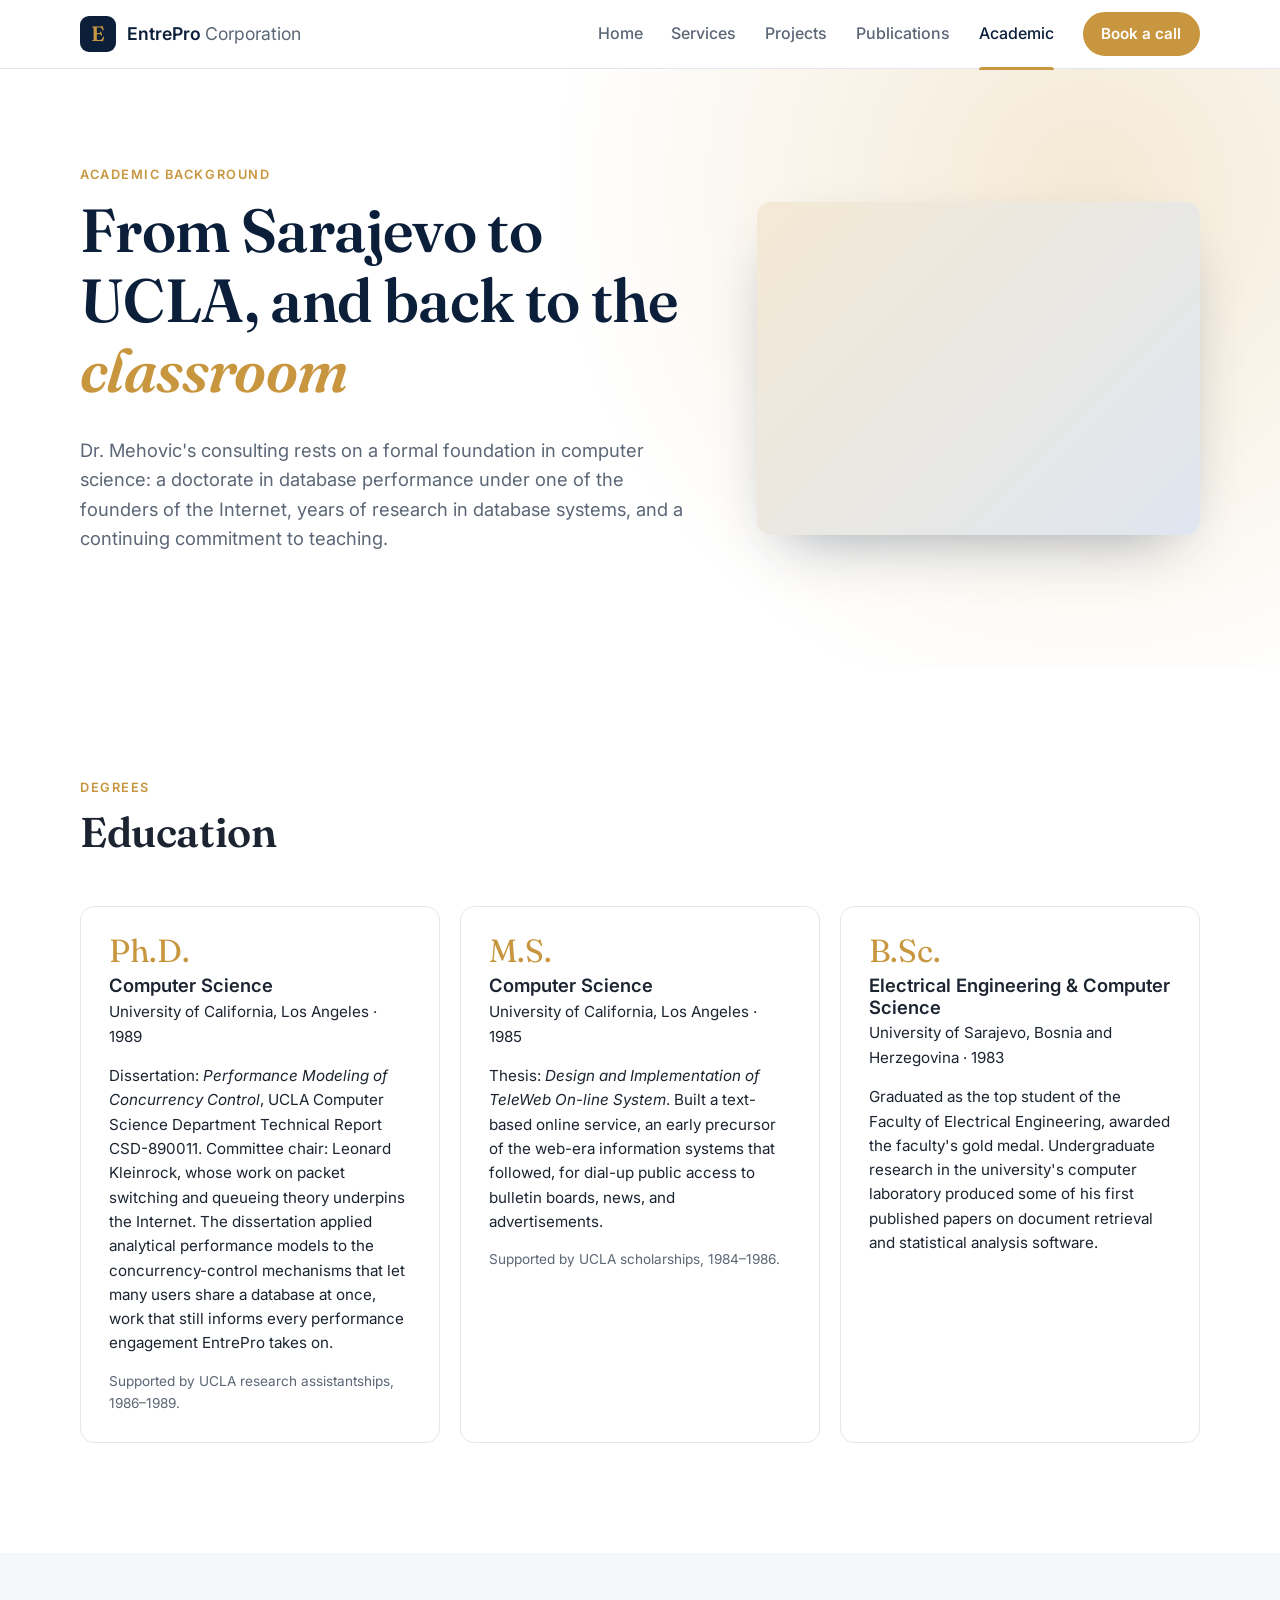
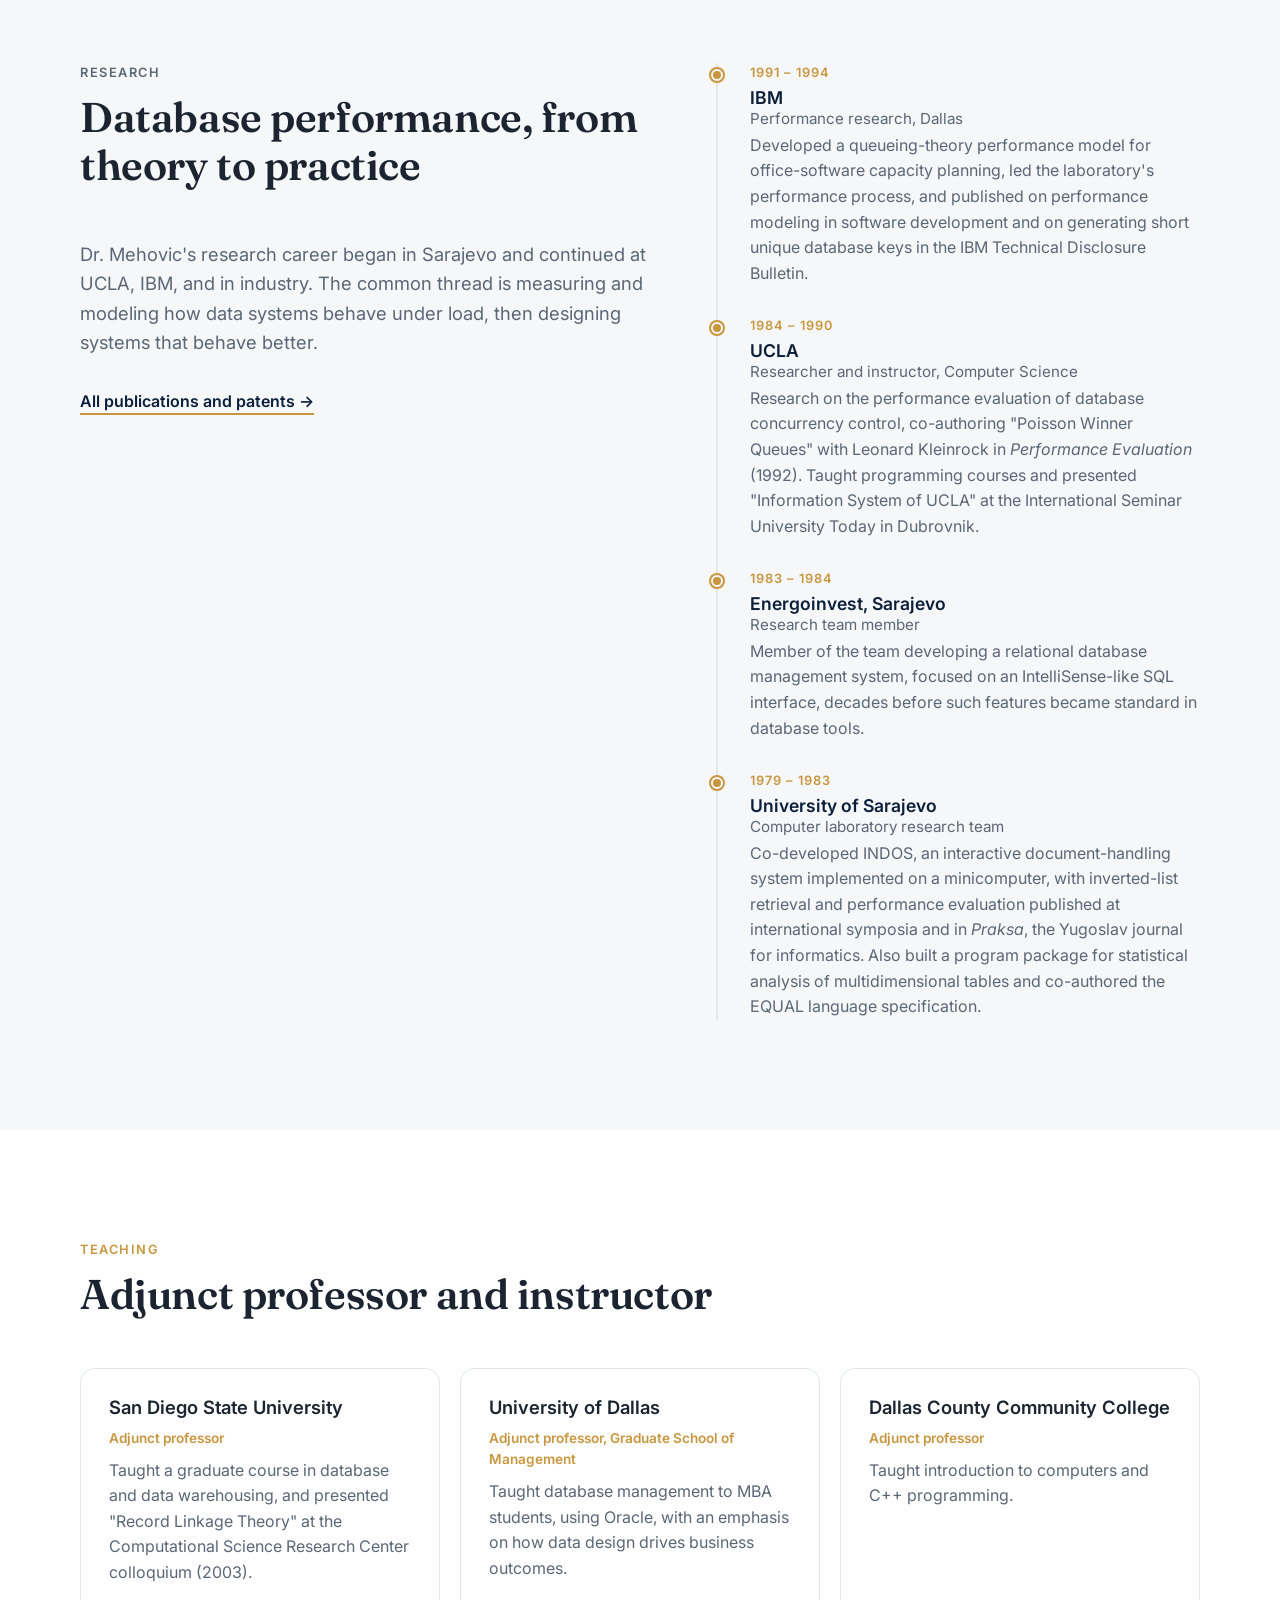
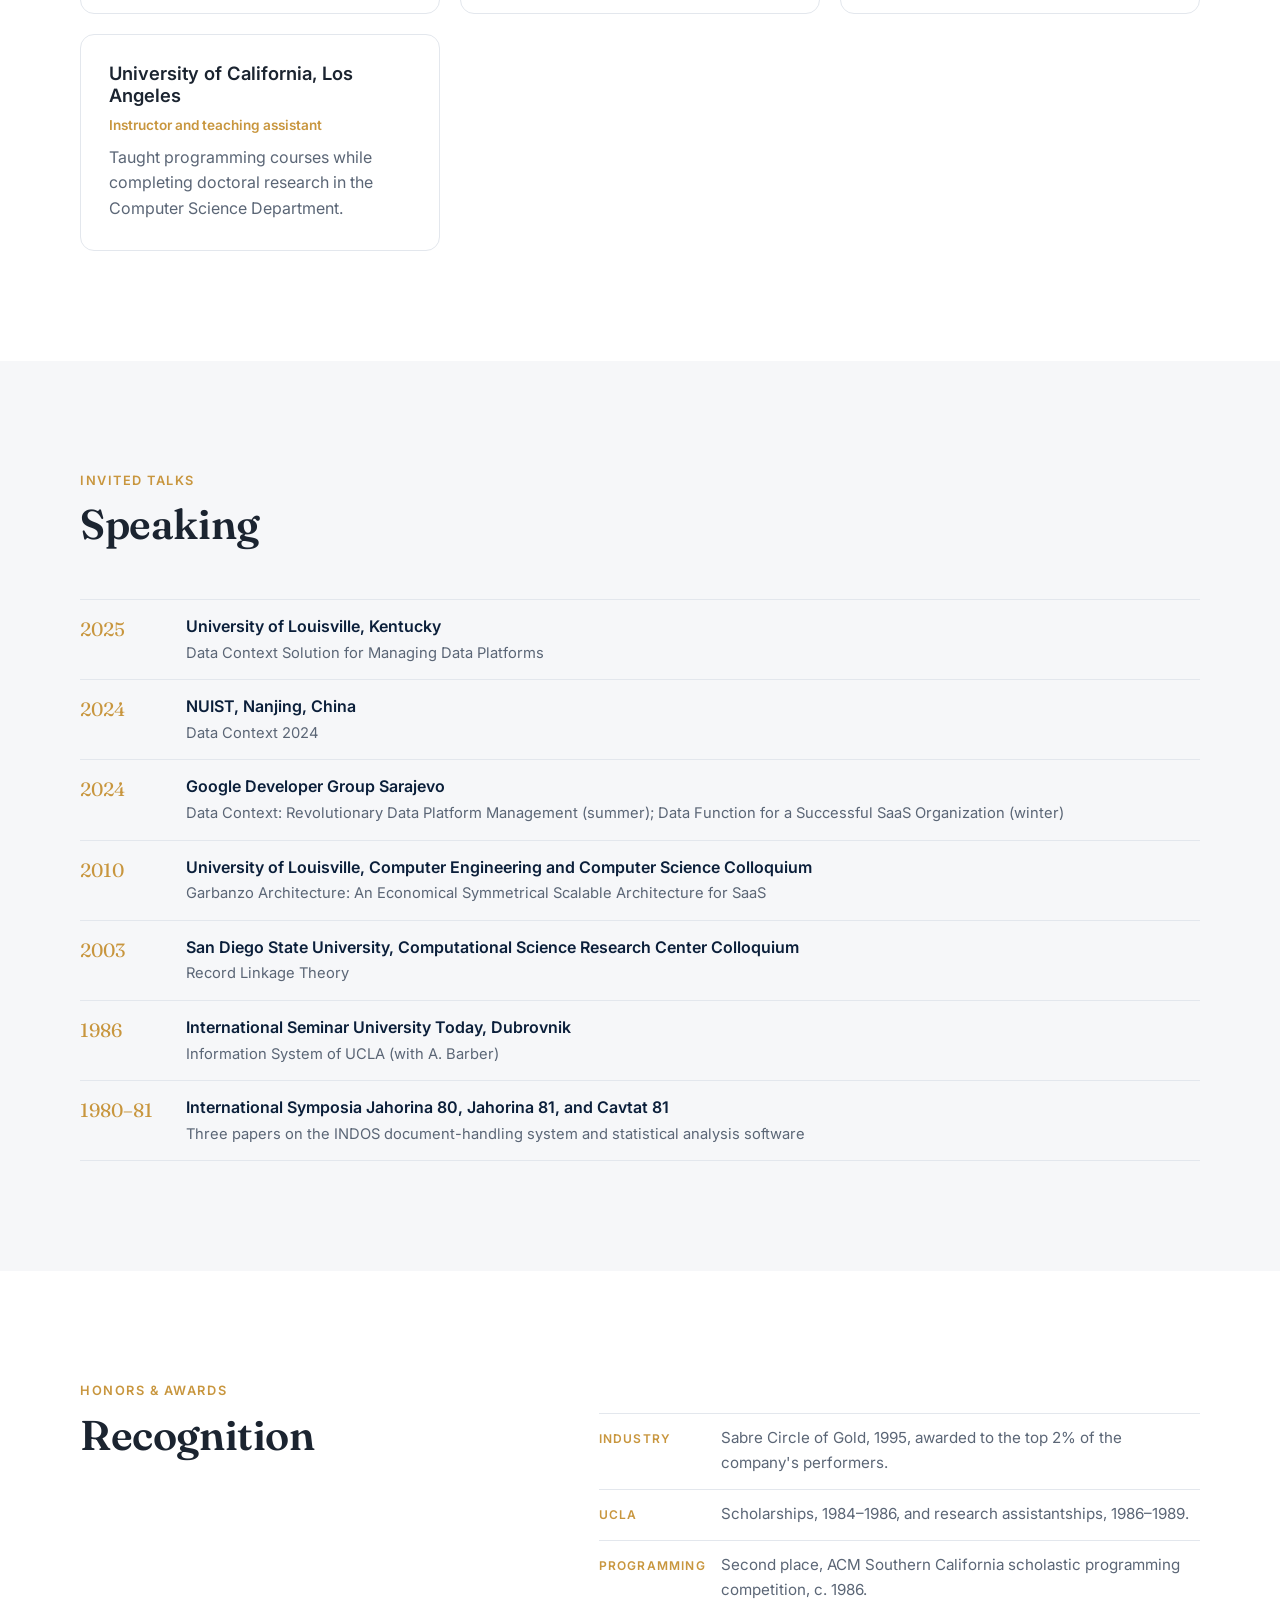
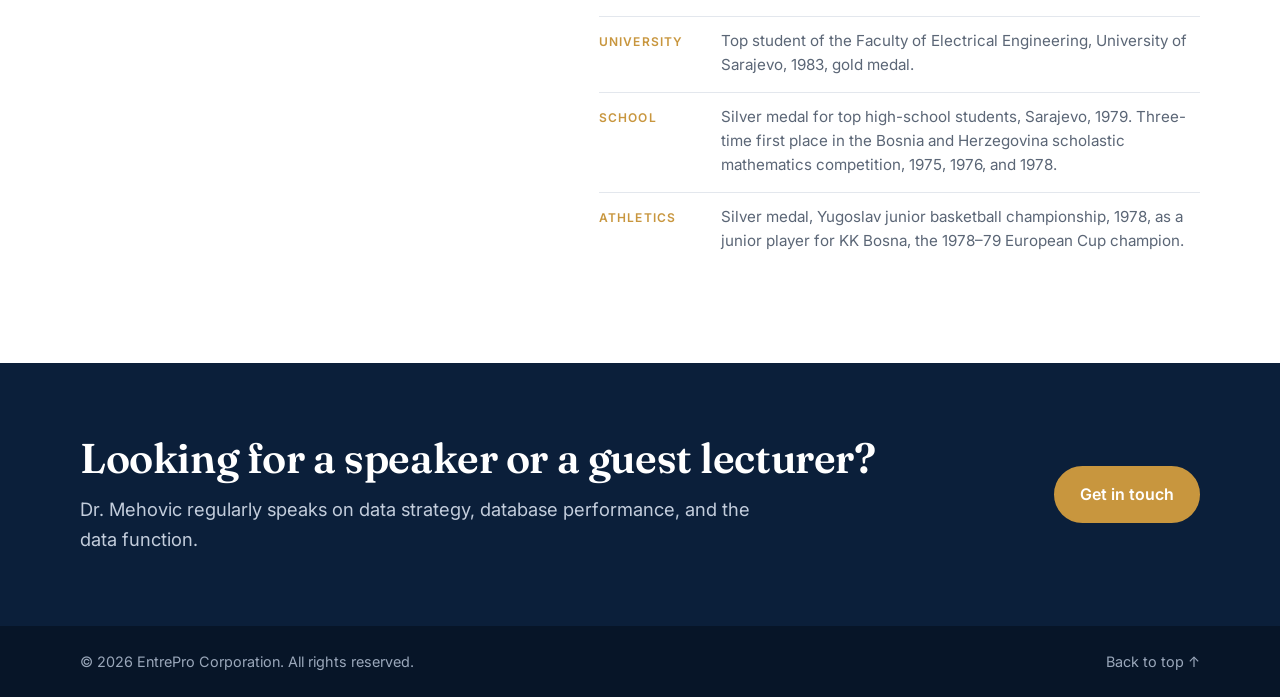
==== commit 6bd51273: "Switch to light heroes with photo slots; remove dark artwork Replace the generated dark SVG backgrou" ====
--- a/academic.html
+++ b/academic.html
@@ -35,11 +35,15 @@
 
   <main id="top">
     <section class="page-hero">
-      <img class="hero-art" src="assets/art-radial.svg" alt="" aria-hidden="true">
-      <div class="container">
+      <div class="container hero-grid">
+        <div>
         <p class="eyebrow">Academic background</p>
         <h1>From Sarajevo to UCLA, and back to the <em>classroom</em></h1>
         <p class="lead">Dr. Mehovic's consulting rests on a formal foundation in computer science: a doctorate in database performance under one of the founders of the Internet, years of research in database systems, and a continuing commitment to teaching.</p>
+        </div>
+        <figure class="hero-photo">
+          <img src="assets/photos/academic.jpg" alt="A university campus in early morning light" onerror="this.style.display='none'">
+        </figure>
       </div>
     </section>
 
--- a/styles.css
+++ b/styles.css
@@ -229,6 +229,7 @@
   .logo-grid { grid-template-columns: repeat(3, 1fr); }
 }
 @media (max-width: 720px) {
+  .stats-strip .stats { grid-template-columns: 1fr 1fr; }
   .results, .steps-compact { grid-template-columns: 1fr; }
   .logo-grid { grid-template-columns: repeat(2, 1fr); }
   .stats { gap: 18px 14px; }
@@ -245,21 +246,15 @@
 .nav-links .tab.active { color: var(--navy); }
 .nav-links .tab.active::after { content: ""; position: absolute; left: 0; right: 0; bottom: -1px; height: 3px; background: var(--gold); border-radius: 3px 3px 0 0; }
 
-.hero-image, .page-hero { position: relative; overflow: hidden; color: #fff; background: var(--navy); }
-.hero-art { position: absolute; inset: 0; width: 100%; height: 100%; object-fit: cover; }
-.hero-image .container, .page-hero .container { position: relative; }
-.hero-image h1, .page-hero h1 { color: #fff; }
-.hero-image .lead, .page-hero .lead { color: #d7deea; }
-.hero-image .hero-card { background: rgba(7,21,40,.78); backdrop-filter: blur(6px); border: 1px solid rgba(200,150,62,.35); }
-.btn-ghost-light { color: #fff; border-color: rgba(255,255,255,.7); }
-.btn-ghost-light:hover { background: #fff; color: var(--navy); border-color: #fff; }
-.page-hero { padding: clamp(64px, 9vw, 110px) 0; }
-.page-hero h1 { max-width: 16em; }
+.page-hero { padding: clamp(56px, 8vw, 96px) 0; background: radial-gradient(circle at 85% 20%, var(--gold-soft), transparent 45%), var(--bg); }
+.page-hero h1 { color: var(--navy); }
 .page-hero h1 em { font-style: italic; color: var(--gold); }
-
-.band { position: relative; overflow: hidden; }
-.band-art { position: absolute; inset: 0; width: 100%; height: 100%; object-fit: cover; opacity: .55; }
-.band .container { position: relative; }
+.hero-photo { margin: 0; aspect-ratio: 4 / 3; border-radius: var(--radius); overflow: hidden; background: linear-gradient(135deg, var(--gold-soft), #dfe6f0); box-shadow: 0 24px 60px -28px rgba(11,31,58,.45); }
+.hero-photo img { width: 100%; height: 100%; object-fit: cover; }
+.stats-strip { background: var(--navy); color: #fff; padding: 28px 0; }
+.stats-strip .stats { grid-template-columns: repeat(4, 1fr); gap: 20px; }
+.quote-section .big-quote p { color: var(--navy); }
+.quote-section .big-quote footer { color: var(--muted); }
 
 .more-link { margin-top: 2em; }
 .more-link a, .text-link { color: var(--navy); font-weight: 600; text-decoration: none; border-bottom: 2px solid var(--gold); padding-bottom: 2px; }
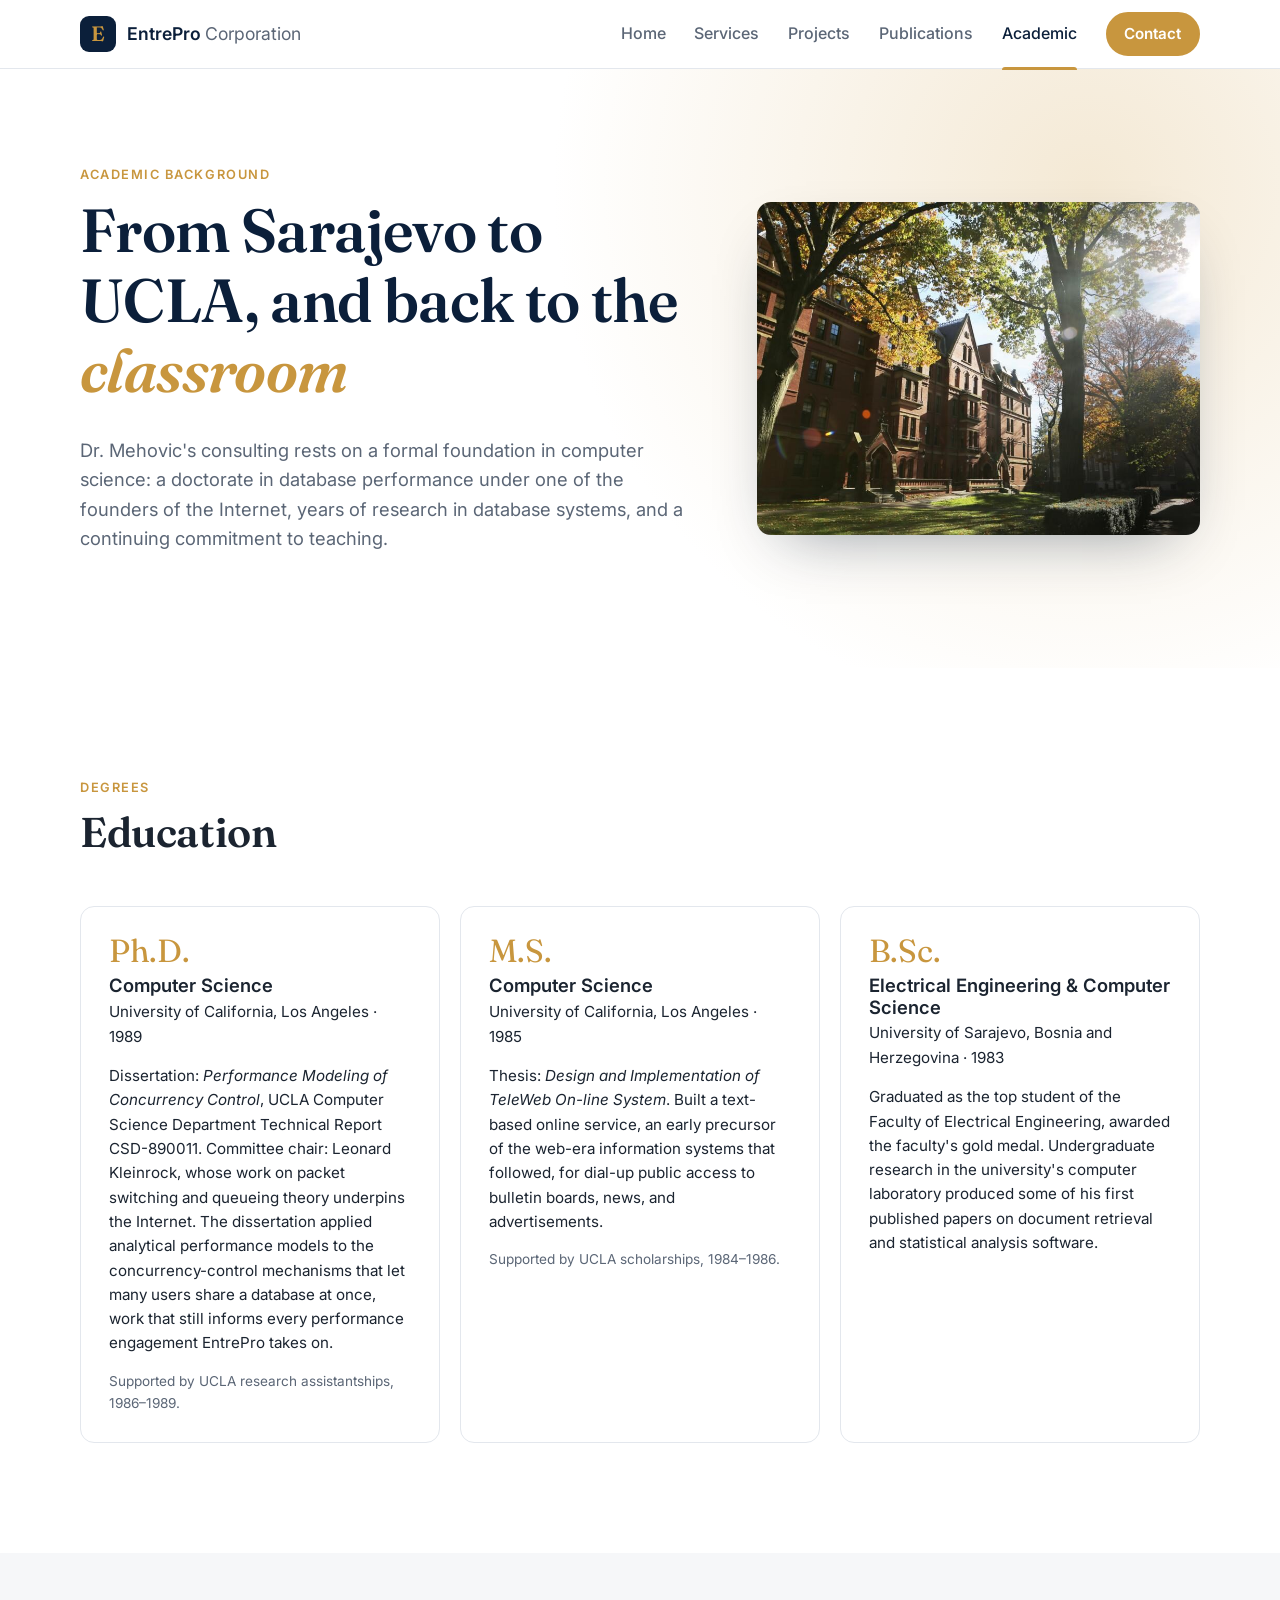
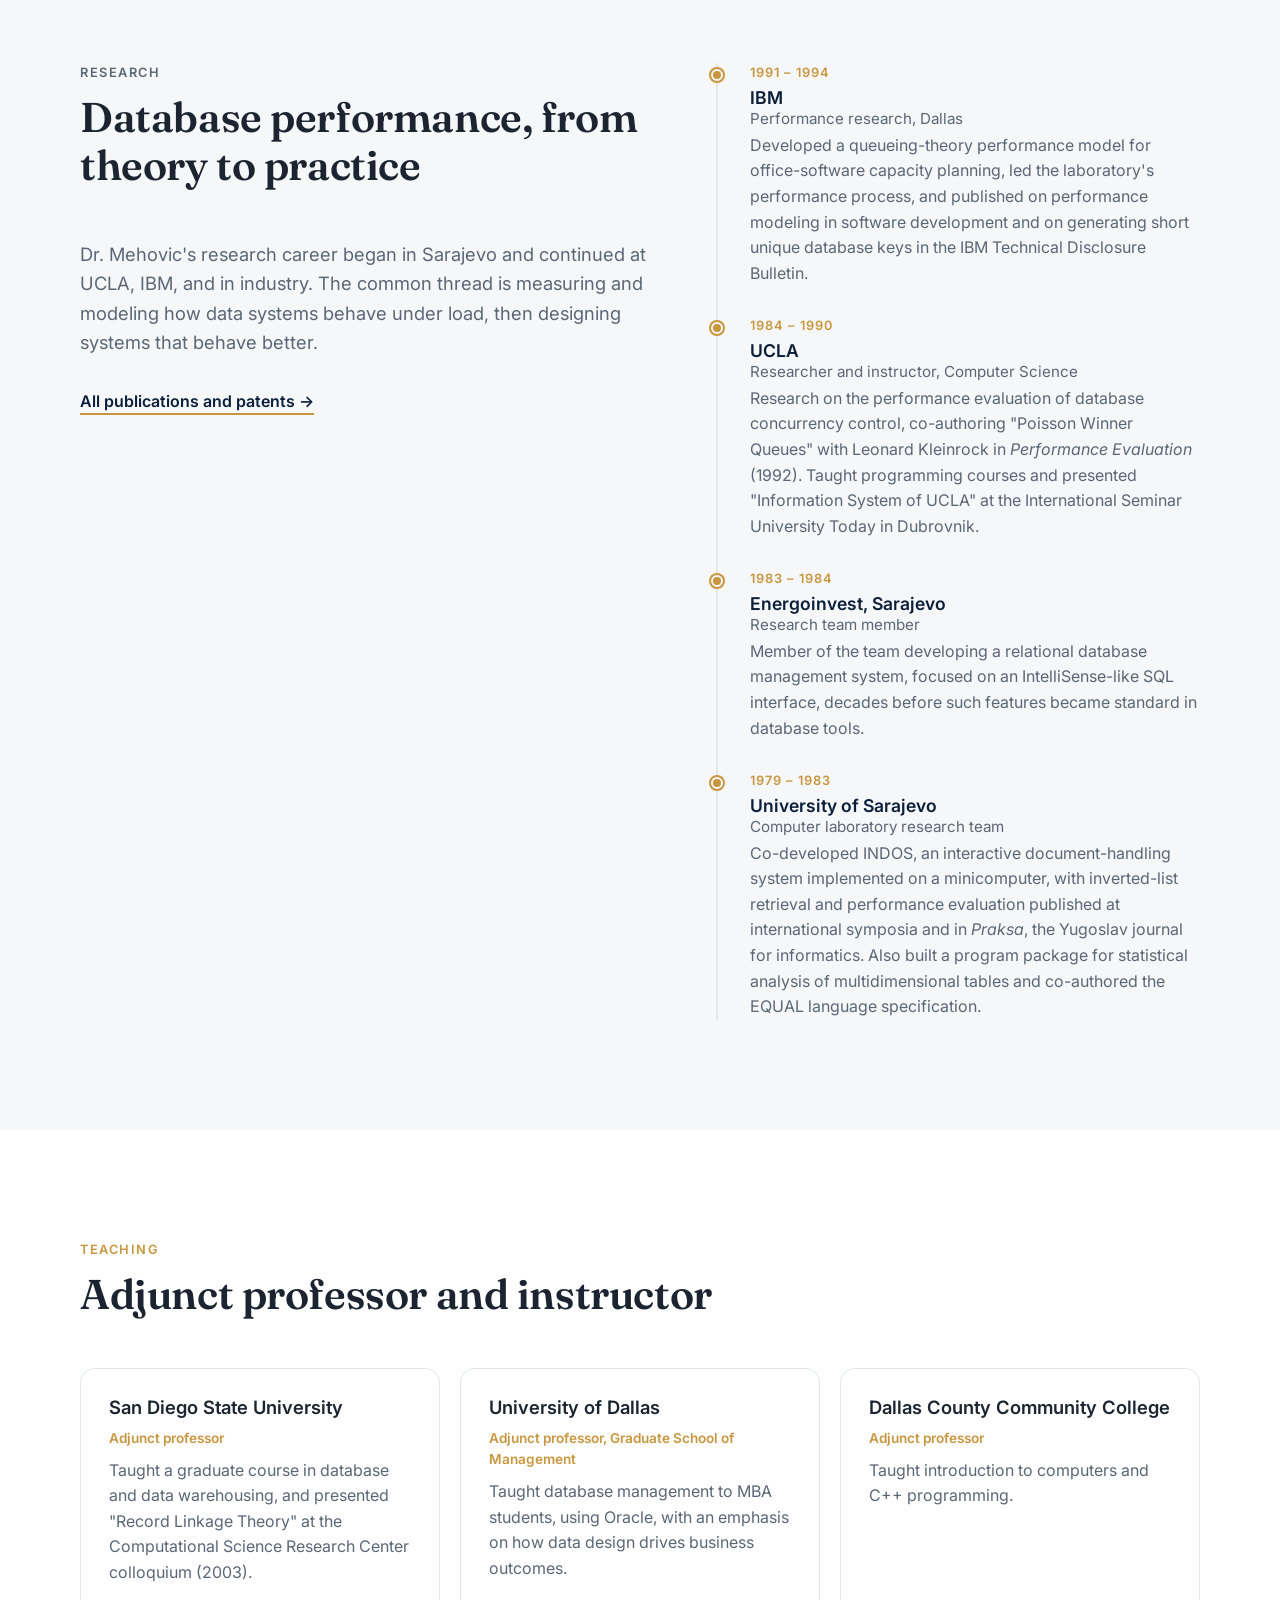
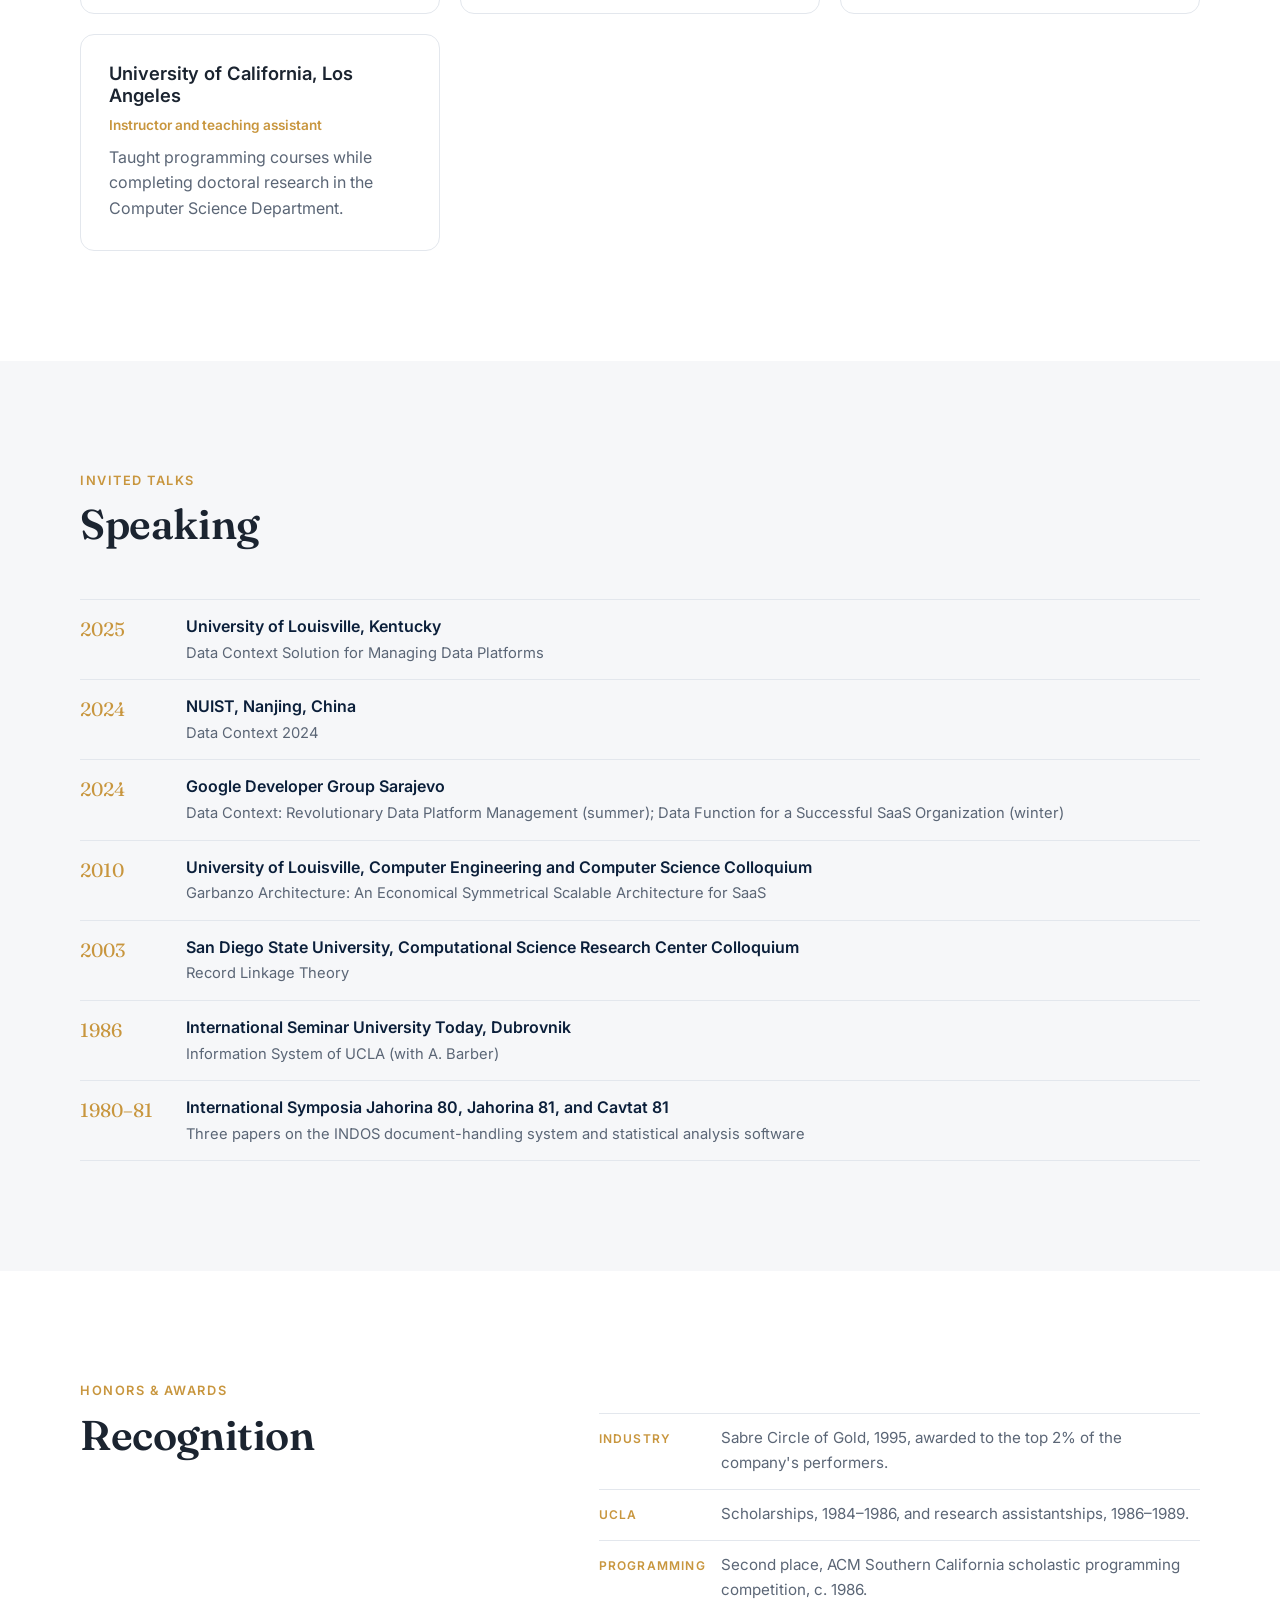
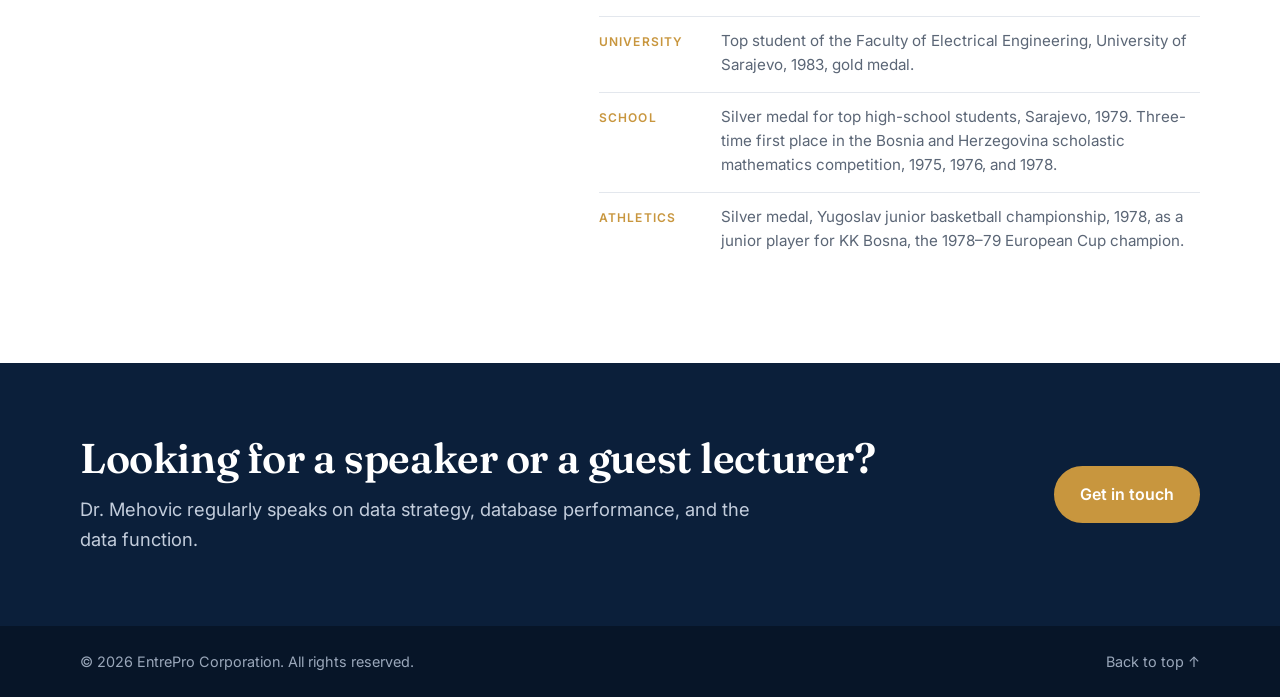
==== commit 51dbca33: "Soften calls to action to a portfolio tone Replace 'book a call' and 'free consultation' language wi" ====
--- a/academic.html
+++ b/academic.html
@@ -28,7 +28,7 @@
         <a href="projects.html" class="tab">Projects</a>
         <a href="publications.html" class="tab">Publications</a>
         <a href="academic.html" class="tab active" aria-current="page">Academic</a>
-        <a href="index.html#contact" class="btn btn-small">Book a call</a>
+        <a href="index.html#contact" class="btn btn-small">Contact</a>
       </nav>
     </div>
   </header>
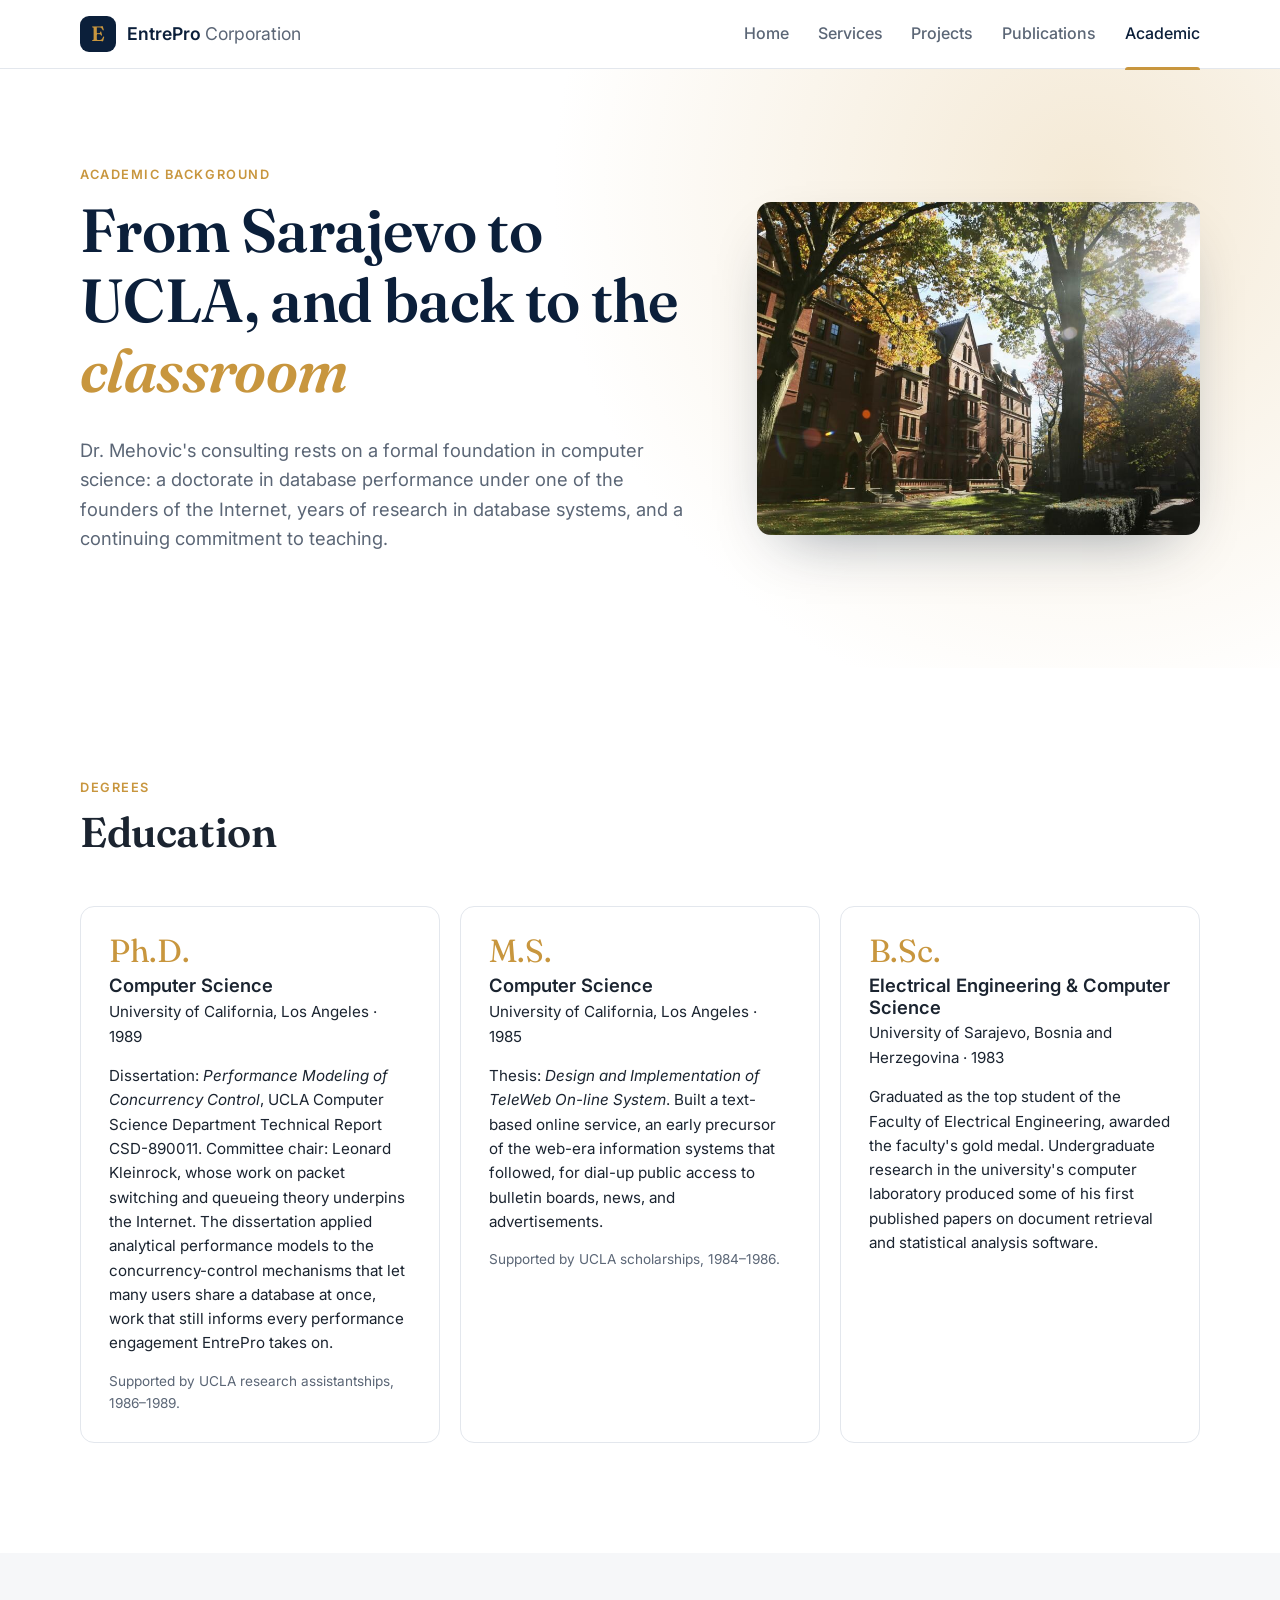
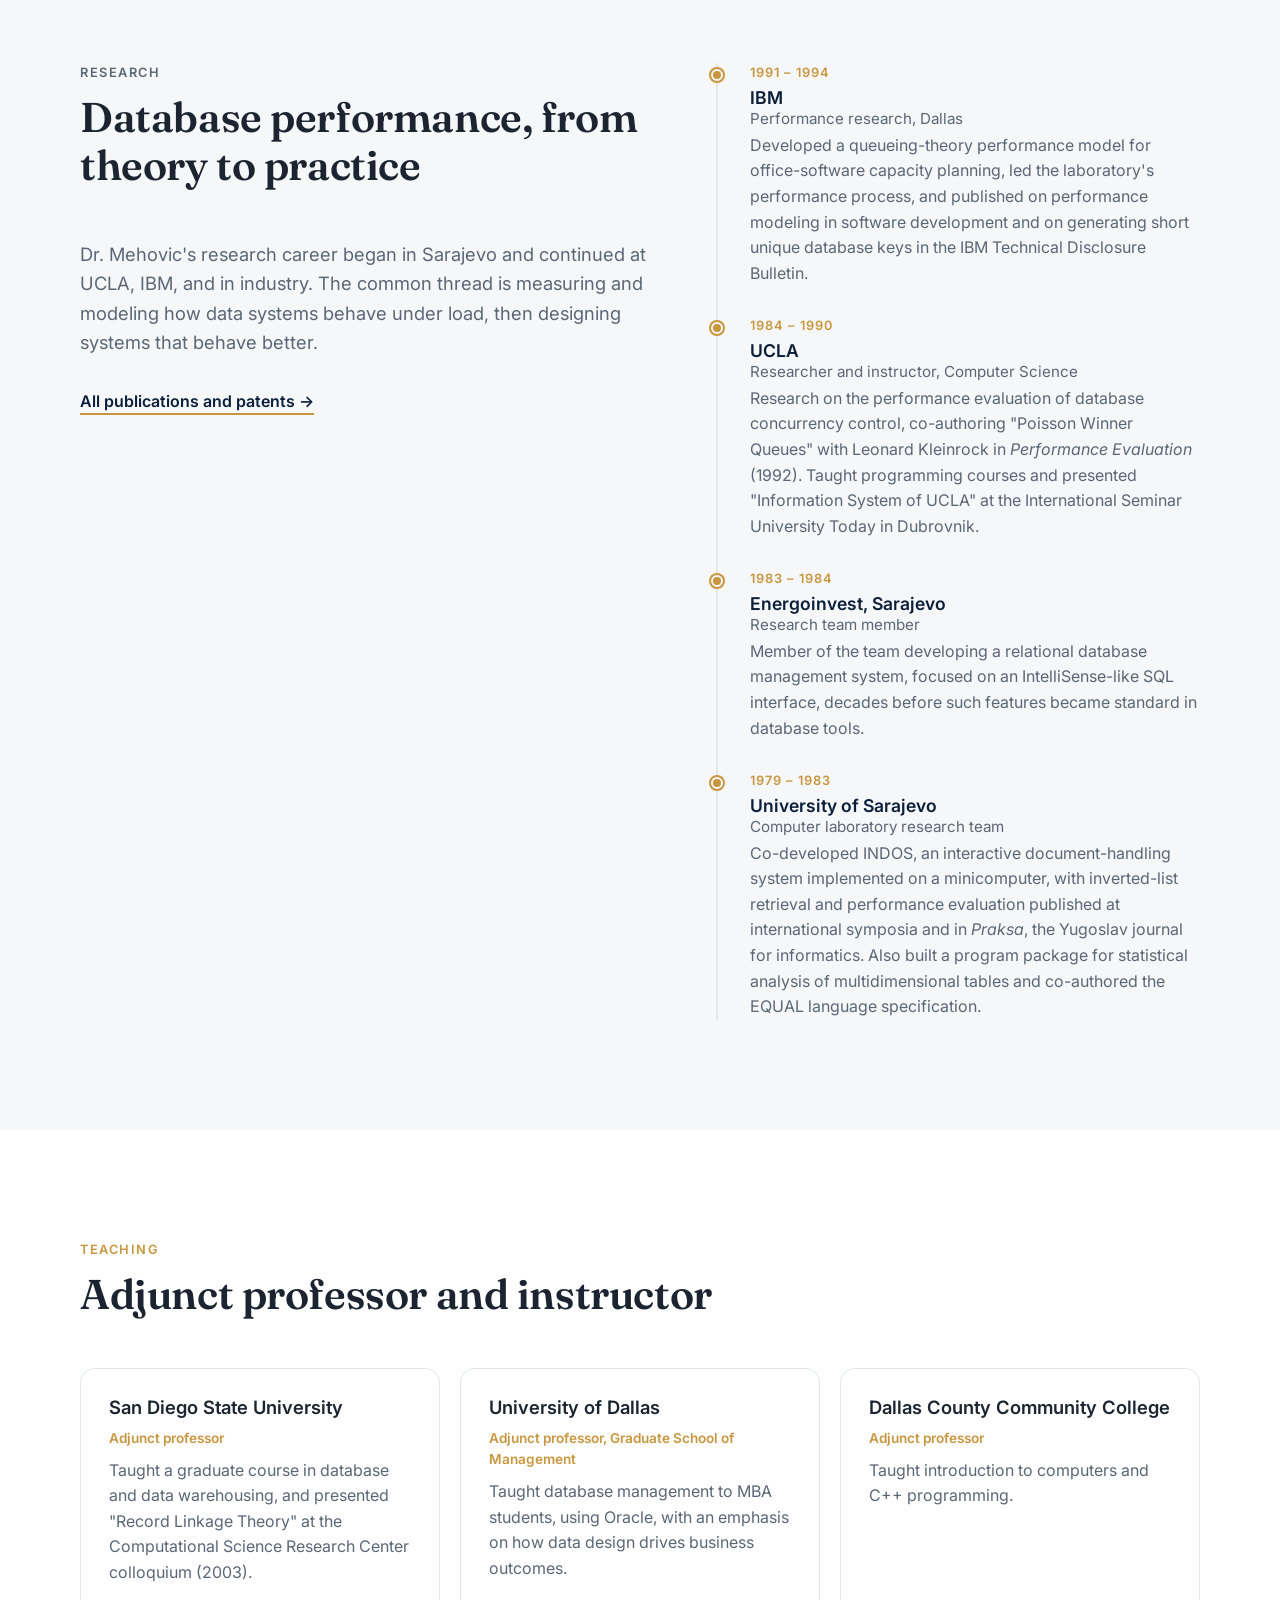
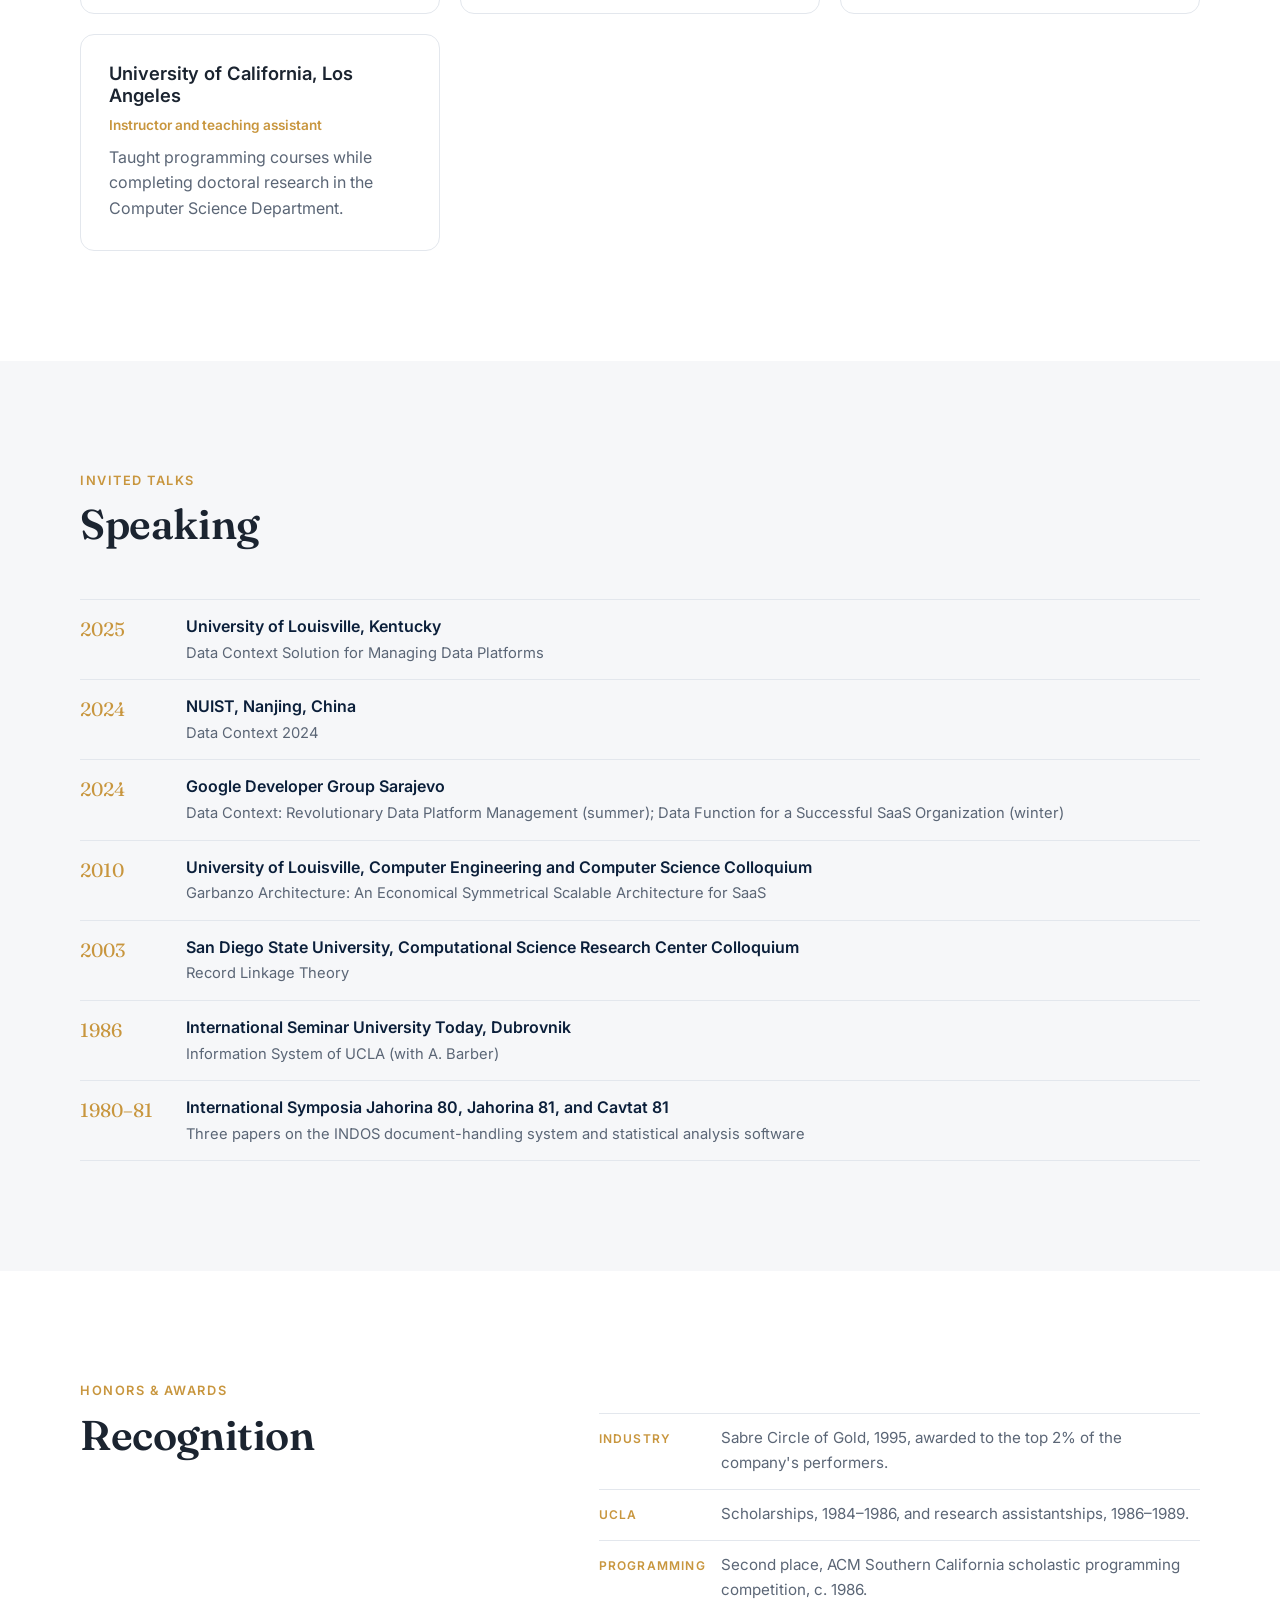
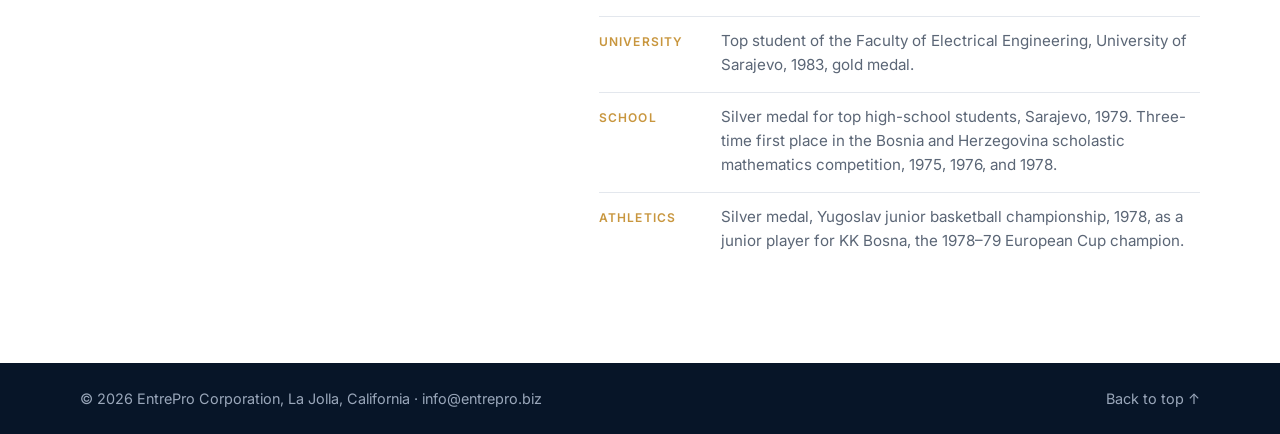
==== commit 186af6cb: "Remove contact form and all inquiry prompts The site is now a portfolio: no contact section, no call" ====
--- a/academic.html
+++ b/academic.html
@@ -28,7 +28,6 @@
         <a href="projects.html" class="tab">Projects</a>
         <a href="publications.html" class="tab">Publications</a>
         <a href="academic.html" class="tab active" aria-current="page">Academic</a>
-        <a href="index.html#contact" class="btn btn-small">Contact</a>
       </nav>
     </div>
   </header>
@@ -178,20 +177,11 @@
       </div>
     </section>
 
-    <section class="section section-dark cta-band">
-      <div class="container cta-inner">
-        <div>
-          <h2>Looking for a speaker or a guest lecturer?</h2>
-          <p class="lead">Dr. Mehovic regularly speaks on data strategy, database performance, and the data function.</p>
-        </div>
-        <a href="index.html#contact" class="btn">Get in touch</a>
-      </div>
-    </section>
   </main>
 
   <footer class="site-footer">
     <div class="container footer-inner">
-      <span>&copy; <span id="year">2026</span> EntrePro Corporation. All rights reserved.</span>
+      <span>&copy; <span id="year">2026</span> EntrePro Corporation, La Jolla, California &middot; <a href="mailto:info@entrepro.biz">info@entrepro.biz</a></span>
       <a href="#top">Back to top &uarr;</a>
     </div>
   </footer>
--- a/styles.css
+++ b/styles.css
@@ -97,7 +97,7 @@
 
 .site-footer { background: #071528; color: #9aa7ba; font-size: .9rem; padding: 24px 0; }
 .footer-inner { display: flex; justify-content: space-between; flex-wrap: wrap; gap: 12px; }
-.footer-inner a { text-decoration: none; }
+.footer-inner a { text-decoration: none; color: inherit; }
 .footer-inner a:hover { color: #fff; }
 
 /* Responsive */
